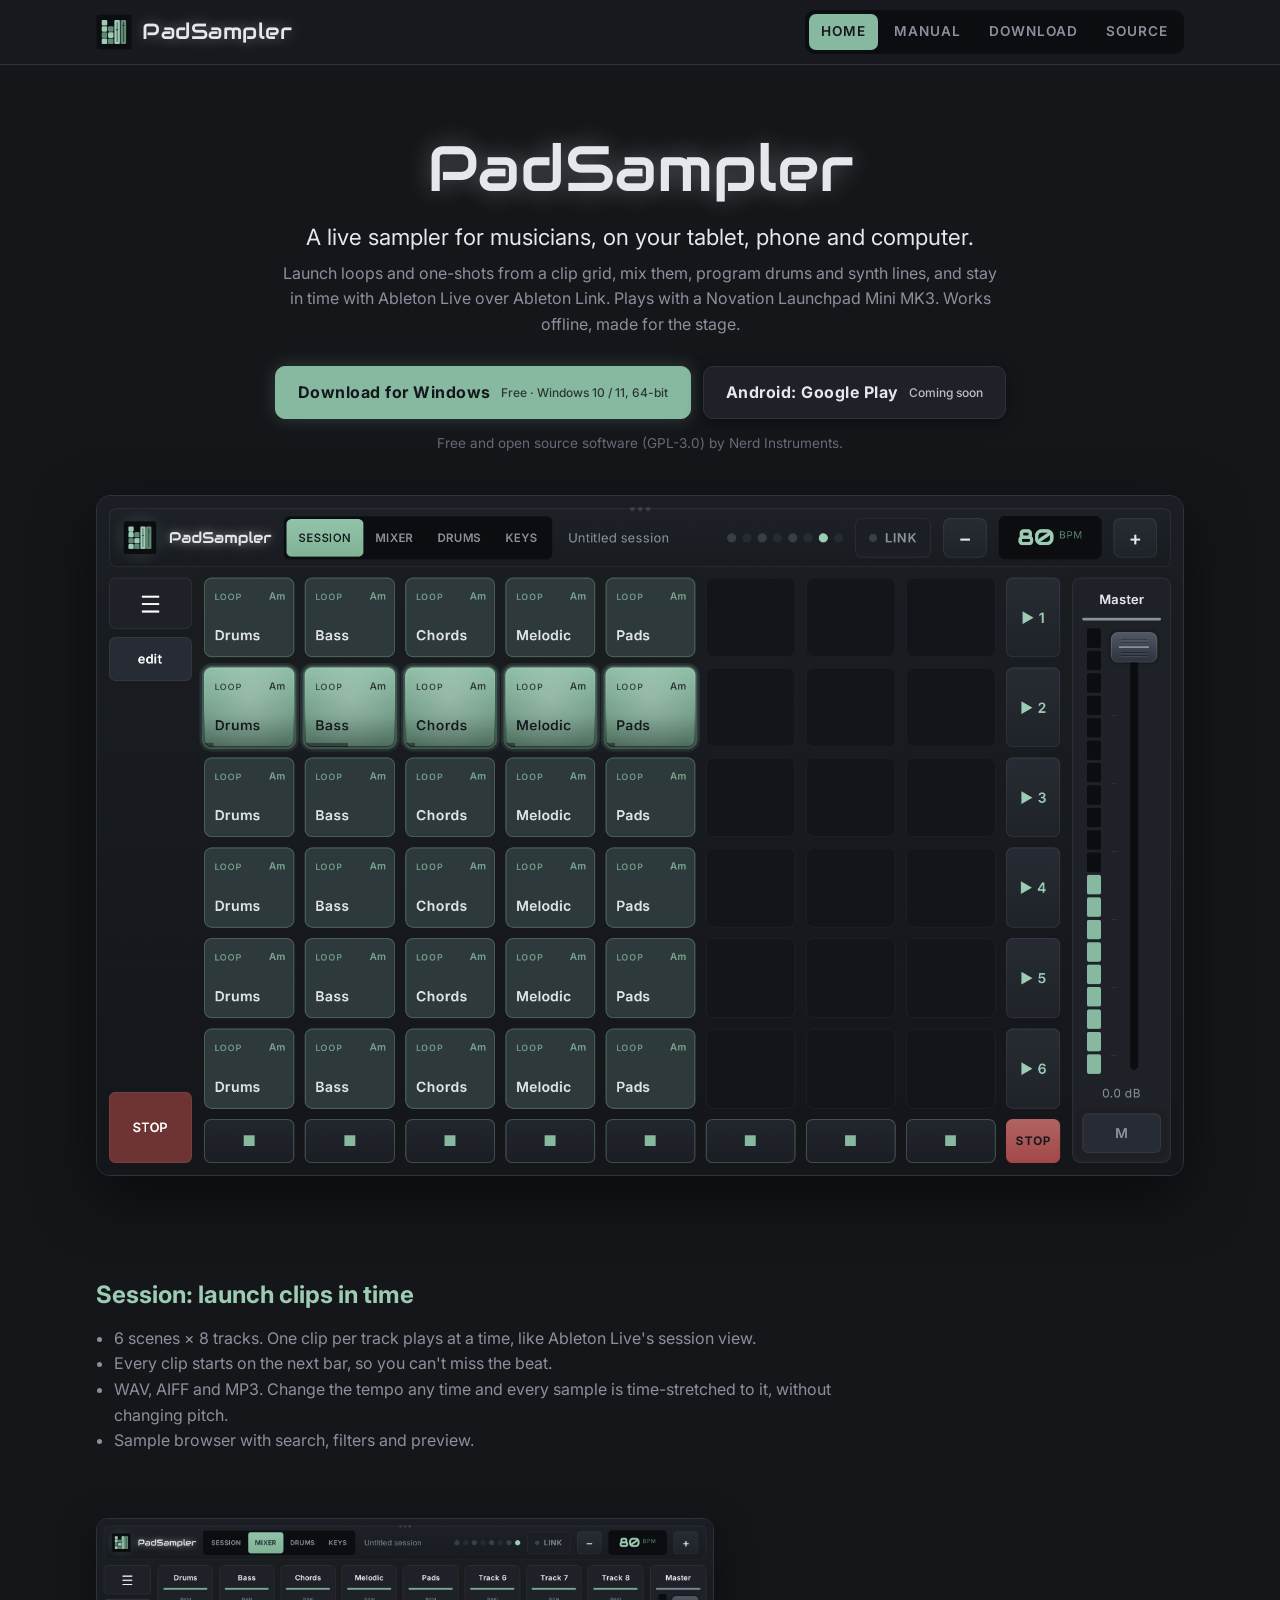
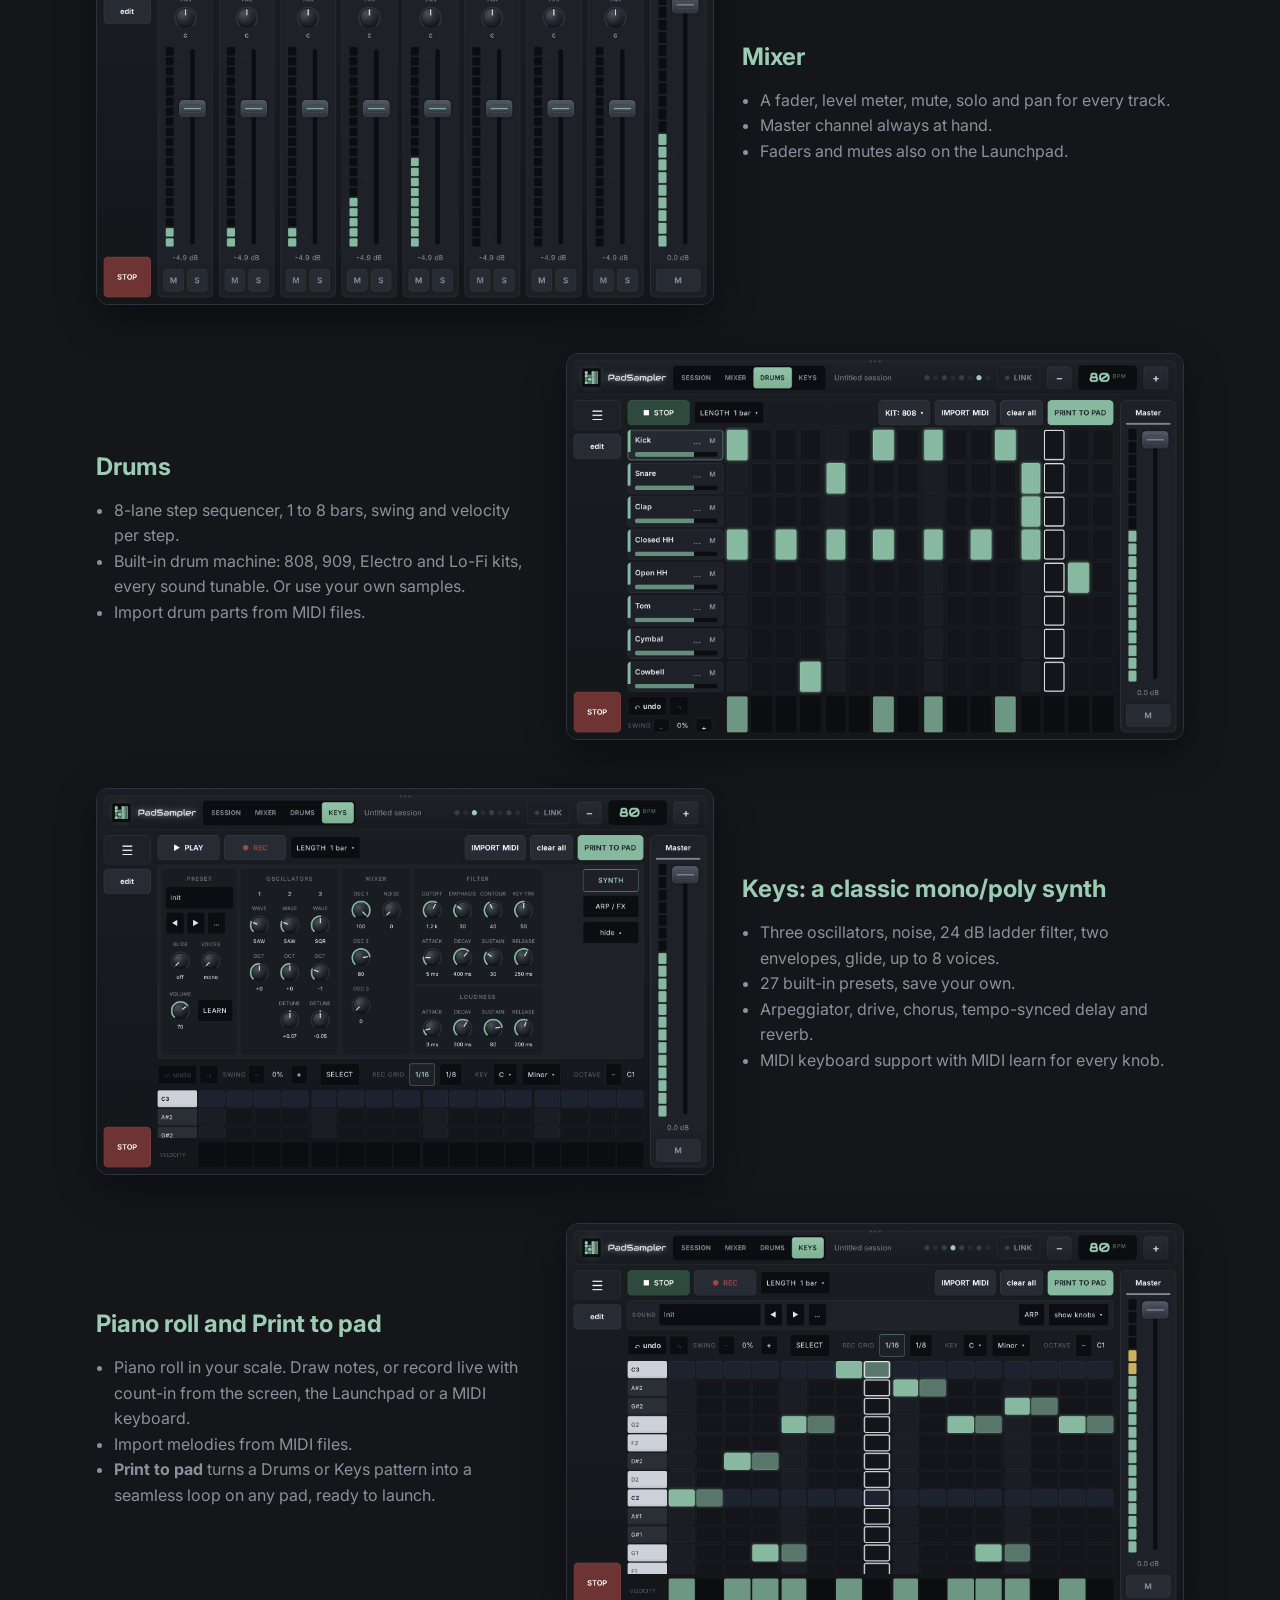
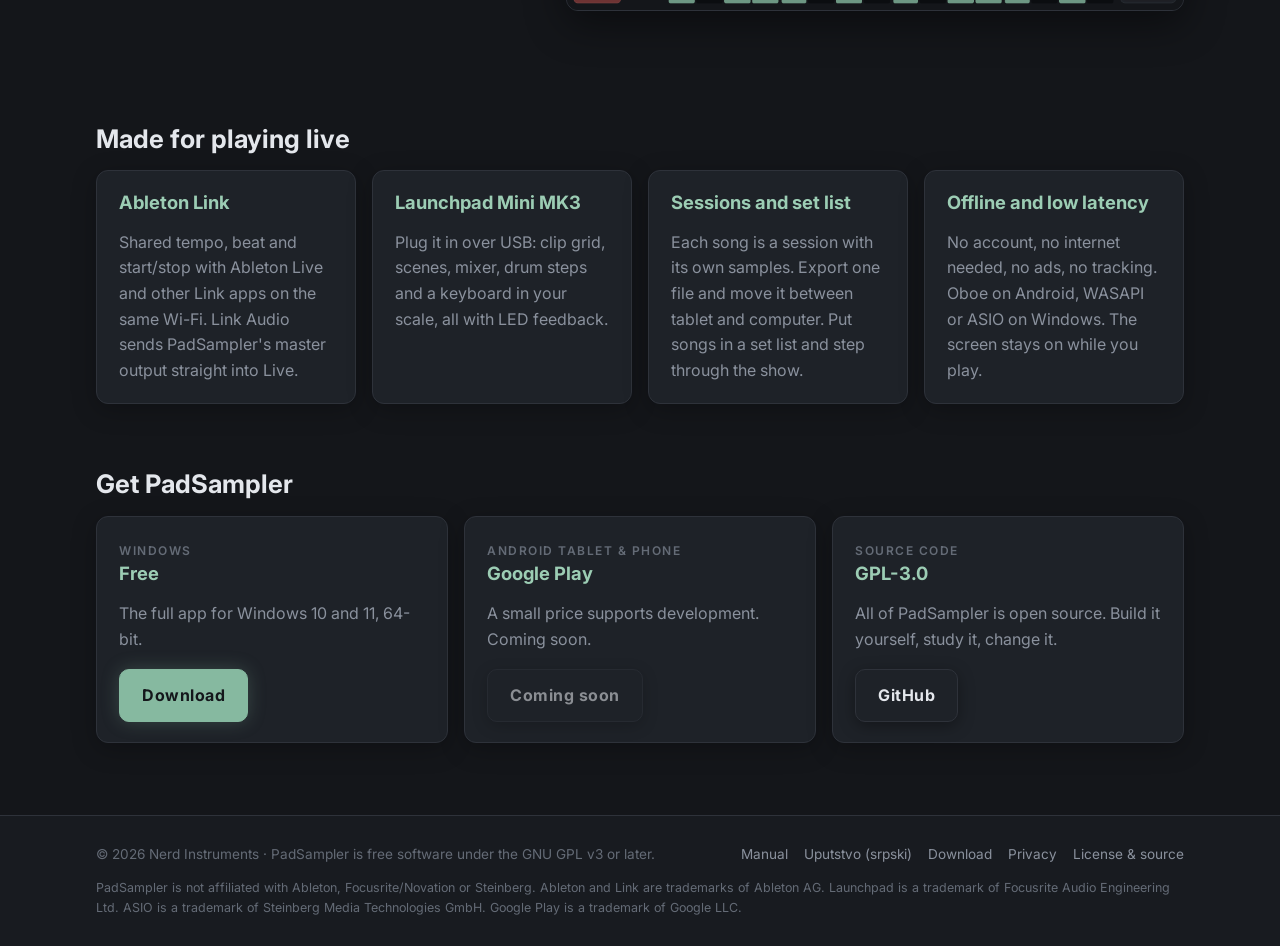
==== website/index.html @ 87bc4e49 "PadSampler 2.0.1 Live sampler for Android and Windows: clip launching, mixer, drums, Keys synth, Pri" ====
<!doctype html>
<html lang="en">
<head>
<meta charset="utf-8">
<meta name="viewport" content="width=device-width, initial-scale=1">
<title>PadSampler: live sampler for Android and Windows</title>
<meta name="description" content="PadSampler is a live sampler for Android tablets, phones and Windows: clip launching, mixer, drum machine, synth, Ableton Link and Launchpad support. Free for Windows, open source (GPL-3.0).">
<meta property="og:title" content="PadSampler: live sampler">
<meta property="og:description" content="Clip launching, mixer, drums, synth, Ableton Link and Launchpad support. Android and Windows.">
<meta property="og:image" content="https://nerd-instruments.net/images/session.png">
<meta property="og:url" content="https://nerd-instruments.net/">
<meta name="theme-color" content="#14161a">
<link rel="icon" href="logo.svg" type="image/svg+xml">
<link rel="stylesheet" href="style.css">
</head>
<body>
<header class="site-header">
  <div class="wrap">
    <a class="brand" href="./"><img src="logo.svg" alt=""><span>PadSampler</span></a>
    <nav class="nav">
      <a class="active" href="./">Home</a>
      <a href="manual.html">Manual</a>
      <a href="download.html">Download</a>
      <a href="license.html">Source</a>
    </nav>
  </div>
</header>

<main>
  <section class="hero">
    <div class="wrap">
      <h1>PadSampler</h1>
      <p class="tagline">A live sampler for musicians, on your tablet, phone and computer.</p>
      <p class="sub">Launch loops and one-shots from a clip grid, mix them, program drums and synth lines, and stay in time
        with Ableton Live over Ableton Link. Plays with a Novation Launchpad Mini MK3. Works offline, made for the stage.</p>
      <div class="btns">
        <a class="btn primary" href="download.html#windows">Download for Windows<small>Free · Windows 10 / 11, 64-bit</small></a>
        <a class="btn" href="download.html#android">Android: Google Play<small>Coming soon</small></a>
      </div>
      <p class="note">Free and open source software (GPL-3.0) by Nerd Instruments.</p>
      <img class="shot" src="images/session.png" width="1920" height="1200" alt="PadSampler session screen: a grid of clips with one scene playing">
    </div>
  </section>

  <section class="section">
    <div class="wrap">
      <div class="feature solo">
        <div class="text">
          <h3>Session: launch clips in time</h3>
          <ul>
            <li>6 scenes × 8 tracks. One clip per track plays at a time, like Ableton Live's session view.</li>
            <li>Every clip starts on the next bar, so you can't miss the beat.</li>
            <li>WAV, AIFF and MP3. Change the tempo any time and every sample is time-stretched to it, without changing pitch.</li>
            <li>Sample browser with search, filters and preview.</li>
          </ul>
        </div>
      </div>

      <div class="feature rev">
        <div class="text">
          <h3>Mixer</h3>
          <ul>
            <li>A fader, level meter, mute, solo and pan for every track.</li>
            <li>Master channel always at hand.</li>
            <li>Faders and mutes also on the Launchpad.</li>
          </ul>
        </div>
        <img src="images/mixer.png" width="1920" height="1200" loading="lazy" alt="Mixer screen">
      </div>

      <div class="feature">
        <div class="text">
          <h3>Drums</h3>
          <ul>
            <li>8-lane step sequencer, 1 to 8 bars, swing and velocity per step.</li>
            <li>Built-in drum machine: 808, 909, Electro and Lo-Fi kits, every sound tunable. Or use your own samples.</li>
            <li>Import drum parts from MIDI files.</li>
          </ul>
        </div>
        <img src="images/drums.png" width="1920" height="1200" loading="lazy" alt="Drums step sequencer">
      </div>

      <div class="feature rev">
        <div class="text">
          <h3>Keys: a classic mono/poly synth</h3>
          <ul>
            <li>Three oscillators, noise, 24 dB ladder filter, two envelopes, glide, up to 8 voices.</li>
            <li>27 built-in presets, save your own.</li>
            <li>Arpeggiator, drive, chorus, tempo-synced delay and reverb.</li>
            <li>MIDI keyboard support with MIDI learn for every knob.</li>
          </ul>
        </div>
        <img src="images/keys-synth.png" width="1920" height="1200" loading="lazy" alt="Keys synth panel">
      </div>

      <div class="feature">
        <div class="text">
          <h3>Piano roll and Print to pad</h3>
          <ul>
            <li>Piano roll in your scale. Draw notes, or record live with count-in from the screen, the Launchpad or a MIDI keyboard.</li>
            <li>Import melodies from MIDI files.</li>
            <li><b>Print to pad</b> turns a Drums or Keys pattern into a seamless loop on any pad, ready to launch.</li>
          </ul>
        </div>
        <img src="images/keys.png" width="1920" height="1200" loading="lazy" alt="Keys piano roll">
      </div>
    </div>
  </section>

  <section class="section">
    <div class="wrap">
      <h2>Made for playing live</h2>
      <div class="grid">
        <div class="panel">
          <h3>Ableton Link</h3>
          <p class="muted">Shared tempo, beat and start/stop with Ableton Live and other Link apps on the same Wi-Fi.
            Link Audio sends PadSampler's master output straight into Live.</p>
        </div>
        <div class="panel">
          <h3>Launchpad Mini MK3</h3>
          <p class="muted">Plug it in over USB: clip grid, scenes, mixer, drum steps and a keyboard in your scale, all with LED feedback.</p>
        </div>
        <div class="panel">
          <h3>Sessions and set list</h3>
          <p class="muted">Each song is a session with its own samples. Export one file and move it between tablet and computer.
            Put songs in a set list and step through the show.</p>
        </div>
        <div class="panel">
          <h3>Offline and low latency</h3>
          <p class="muted">No account, no internet needed, no ads, no tracking. Oboe on Android, WASAPI or ASIO on Windows.
            The screen stays on while you play.</p>
        </div>
      </div>
    </div>
  </section>

  <section class="section">
    <div class="wrap">
      <h2>Get PadSampler</h2>
      <div class="grid">
        <div class="panel">
          <span class="label">Windows</span>
          <h3>Free</h3>
          <p class="muted">The full app for Windows 10 and 11, 64-bit.</p>
          <a class="btn primary" href="download.html#windows">Download</a>
        </div>
        <div class="panel">
          <span class="label">Android tablet &amp; phone</span>
          <h3>Google Play</h3>
          <p class="muted">A small price supports development. Coming soon.</p>
          <a class="btn disabled" href="download.html#android">Coming soon</a>
        </div>
        <div class="panel">
          <span class="label">Source code</span>
          <h3>GPL-3.0</h3>
          <p class="muted">All of PadSampler is open source. Build it yourself, study it, change it.</p>
          <a class="btn" href="https://github.com/rasxxb-hash/padsampler">GitHub</a>
        </div>
      </div>
    </div>
  </section>
</main>

<footer class="site-footer">
  <div class="wrap">
    <p>© 2026 Nerd Instruments · PadSampler is free software under the GNU GPL v3 or later.</p>
    <nav>
      <a href="manual.html">Manual</a>
      <a href="uputstvo.html">Uputstvo (srpski)</a>
      <a href="download.html">Download</a>
      <a href="privacy.html">Privacy</a>
      <a href="license.html">License &amp; source</a>
    </nav>
    <p class="tm">PadSampler is not affiliated with Ableton, Focusrite/Novation or Steinberg. Ableton and Link are trademarks of Ableton AG.
      Launchpad is a trademark of Focusrite Audio Engineering Ltd. ASIO is a trademark of Steinberg Media Technologies GmbH.
      Google Play is a trademark of Google LLC.</p>
  </div>
</footer>
</body>
</html>
---- website/style.css ----
/* PadSampler website. Same look as the app: dark panels, mint accent, Audiowide + Inter. */
@font-face { font-family: "Audiowide"; src: url("fonts/Audiowide-Regular.ttf") format("truetype"); font-display: swap; }
@font-face { font-family: "Inter"; src: url("fonts/Inter-Variable.ttf") format("truetype"); font-weight: 100 900; font-display: swap; }

:root {
  --bg: #14161a;
  --bg-top: #1b1e24;
  --panel: #1e2228;
  --panel-2: #181b20;
  --border: #2e323a;
  --lcd: #0b0d10;
  --text: #e4e7ec;
  --dim: #8a919d;
  --faint: #646b76;
  --accent: #86b9a0;
  --accent-bright: #9ccdb4;
  --accent-dim: #5f8a76;
  --ink: #14171b;
  --red: #a34848;
  --yellow: #c9b35c;
  --radius: 10px;
  --max: 1120px;
}

* { box-sizing: border-box; }
html { scroll-behavior: smooth; -webkit-text-size-adjust: 100%; }
body {
  margin: 0;
  background: var(--bg);
  color: var(--text);
  font: 16px/1.6 "Inter", system-ui, -apple-system, "Segoe UI", Roboto, sans-serif;
}
img { max-width: 100%; height: auto; display: block; }
a { color: var(--accent-bright); text-decoration: none; }
a:hover { text-decoration: underline; }
code, kbd { font-family: ui-monospace, "Cascadia Mono", Consolas, monospace; font-size: .9em; }
code { background: var(--lcd); border: 1px solid var(--border); border-radius: 4px; padding: 1px 5px; }
kbd { background: var(--panel); border: 1px solid var(--border); border-bottom-width: 2px; border-radius: 4px; padding: 0 5px; }
h1, h2, h3 { line-height: 1.25; }
h2 { font-size: 1.6rem; margin: 2.2em 0 .6em; }
h3 { font-size: 1.15rem; margin: 1.8em 0 .4em; color: var(--accent-bright); }
.wrap { max-width: var(--max); margin: 0 auto; padding: 0 16px; }

/* ---------- header ---------- */
.site-header {
  position: sticky; top: 0; z-index: 10;
  background: rgba(24, 27, 32, .92);
  backdrop-filter: blur(8px);
  border-bottom: 1px solid var(--border);
}
.site-header .wrap { display: flex; align-items: center; gap: 16px; min-height: 64px; flex-wrap: wrap; }
.brand { display: flex; align-items: center; gap: 10px; color: var(--text); }
.brand:hover { text-decoration: none; }
.brand img { width: 36px; height: 36px; }
.brand span, .logo-text {
  font-family: "Audiowide", sans-serif; font-size: 1.35rem; letter-spacing: .5px;
  text-shadow: 0 0 14px rgba(255, 255, 255, .35);
}
.nav { display: flex; gap: 4px; margin-left: auto; flex-wrap: wrap; background: var(--lcd); padding: 4px; border-radius: 10px; }
.nav a {
  color: var(--dim); font-weight: 600; font-size: .85rem; letter-spacing: 1px; text-transform: uppercase;
  padding: 7px 12px; border-radius: 7px;
}
.nav a:hover { color: var(--text); text-decoration: none; }
.nav a.active { background: var(--accent); color: var(--ink); }

/* ---------- buttons ---------- */
.btn {
  display: inline-flex; align-items: center; gap: 10px;
  padding: 13px 22px; border-radius: var(--radius);
  font-weight: 700; letter-spacing: .5px;
  background: var(--panel); color: var(--text); border: 1px solid var(--border);
  box-shadow: 0 4px 16px rgba(0, 0, 0, .35);
}
.btn:hover { text-decoration: none; border-color: var(--accent-dim); }
.btn.primary { background: var(--accent); color: var(--ink); border-color: var(--accent); box-shadow: 0 0 18px rgba(134, 185, 160, .25); }
.btn.primary:hover { background: var(--accent-bright); }
.btn.disabled { opacity: .55; pointer-events: none; }
.btn small { display: block; font-weight: 500; font-size: .75rem; letter-spacing: 0; opacity: .8; }
.btns { display: flex; gap: 12px; flex-wrap: wrap; }

/* ---------- hero ---------- */
.hero { padding: 64px 0 24px; text-align: center; }
.hero h1 { font-family: "Audiowide", sans-serif; font-weight: 400; font-size: clamp(2.2rem, 7vw, 4rem); margin: 0; text-shadow: 0 0 24px rgba(255, 255, 255, .3); }
.hero .tagline { font-size: clamp(1.1rem, 2.6vw, 1.4rem); color: var(--text); margin: 10px auto 6px; max-width: 760px; }
.hero .sub { color: var(--dim); max-width: 720px; margin: 0 auto 28px; }
.hero .btns { justify-content: center; }
.hero .note { color: var(--faint); font-size: .85rem; margin-top: 14px; }
.shot {
  margin: 40px auto 0; border-radius: 14px; overflow: hidden;
  border: 1px solid var(--border); box-shadow: 0 20px 60px rgba(0, 0, 0, .55);
}

/* ---------- panels / grid ---------- */
.section { padding: 32px 0; }
.section > .wrap > h2:first-child { margin-top: 0; }
.lead { color: var(--dim); max-width: 760px; }
.grid { display: grid; gap: 16px; grid-template-columns: repeat(auto-fit, minmax(260px, 1fr)); }
.panel {
  background: var(--panel); border: 1px solid var(--border); border-radius: 12px;
  padding: 20px 22px; box-shadow: 0 6px 24px rgba(0, 0, 0, .25);
}
.panel h3 { margin-top: 0; }
.panel p:last-child, .panel ul:last-child { margin-bottom: 0; }
.panel ul { padding-left: 1.1em; color: var(--dim); }
.panel li { margin: .25em 0; }
.label { font-size: .75rem; letter-spacing: 1.5px; color: var(--faint); font-weight: 600; text-transform: uppercase; }

.feature { display: grid; gap: 28px; align-items: center; grid-template-columns: 1fr 1.4fr; margin: 48px 0; }
.feature.rev { grid-template-columns: 1.4fr 1fr; }
.feature.rev .text { order: 2; }
.feature img { border-radius: 12px; border: 1px solid var(--border); box-shadow: 0 12px 40px rgba(0, 0, 0, .45); }
.feature h3 { margin-top: 0; font-size: 1.5rem; }
.feature ul { color: var(--dim); padding-left: 1.1em; }
@media (max-width: 820px) {
  .feature, .feature.rev { grid-template-columns: 1fr; }
  .feature.rev .text { order: 0; }
}

/* ---------- docs (manual) ---------- */
.docs { display: grid; grid-template-columns: 240px 1fr; gap: 40px; padding-top: 32px; padding-bottom: 64px; }
.toc { position: sticky; top: 84px; align-self: start; max-height: calc(100vh - 100px); overflow: auto; font-size: .9rem; }
.toc ol { list-style: none; padding: 0; margin: 0; }
.toc a { display: block; color: var(--dim); padding: 4px 10px; border-left: 2px solid var(--border); }
.toc a:hover { color: var(--text); border-left-color: var(--accent); text-decoration: none; }
.toc .lang { margin-top: 18px; padding-left: 12px; }
.doc { min-width: 0; }
.doc h1 { font-size: 2.2rem; margin: 0 0 .2em; }
.doc h2 { padding-top: 12px; border-top: 1px solid var(--border); scroll-margin-top: 80px; }
.doc h3 { scroll-margin-top: 80px; }
.doc ul, .doc ol { padding-left: 1.3em; }
.doc li { margin: .3em 0; }
.doc figure { margin: 20px 0; }
.doc figure img { border-radius: 10px; border: 1px solid var(--border); }
.doc figcaption { color: var(--faint); font-size: .85rem; margin-top: 6px; }
.tip { border-left: 3px solid var(--accent); background: var(--panel-2); padding: 12px 16px; border-radius: 0 8px 8px 0; margin: 16px 0; }
.warn { border-left-color: var(--yellow); }
.table-wrap { overflow-x: auto; }
table { border-collapse: collapse; width: 100%; margin: 14px 0; font-size: .95rem; }
th, td { text-align: left; padding: 8px 12px; border-bottom: 1px solid var(--border); vertical-align: top; }
th { color: var(--faint); font-size: .75rem; letter-spacing: 1px; text-transform: uppercase; }
@media (max-width: 860px) {
  .docs { grid-template-columns: 1fr; gap: 16px; }
  .toc { position: static; max-height: none; background: var(--panel); border: 1px solid var(--border); border-radius: 12px; padding: 14px; }
}

/* ---------- plain pages ---------- */
.page { padding-top: 40px; padding-bottom: 64px; max-width: 820px; }
.page h1 { font-size: 2.2rem; margin: 0 0 .3em; }
.muted { color: var(--dim); }
pre { background: var(--lcd); border: 1px solid var(--border); border-radius: 8px; padding: 12px 14px; overflow-x: auto; }
pre code { background: none; border: 0; padding: 0; }

/* ---------- footer ---------- */
.site-footer { border-top: 1px solid var(--border); background: var(--panel-2); color: var(--faint); font-size: .85rem; padding: 28px 0; margin-top: 40px; }
.site-footer .wrap { display: flex; gap: 12px 24px; flex-wrap: wrap; justify-content: space-between; }
.site-footer a { color: var(--dim); }
.site-footer nav { display: flex; gap: 16px; flex-wrap: wrap; }
.site-footer p { margin: 0; }
.site-footer .tm { flex-basis: 100%; font-size: .78rem; }

/* ---------- narrow screens (phones) ---------- */
.btn { flex-wrap: wrap; max-width: 100%; }
.feature.solo { grid-template-columns: 1fr; max-width: 760px; }
@media (max-width: 600px) {
  .site-header .wrap { gap: 8px; padding-top: 8px; padding-bottom: 8px; }
  .nav { margin-left: 0; width: 100%; flex-wrap: nowrap; overflow-x: auto; justify-content: space-between; }
  .nav a { padding: 7px 10px; font-size: .8rem; white-space: nowrap; }
  .hero { padding-top: 36px; }
  .hero .btns .btn { width: 100%; justify-content: center; text-align: center; }
  .shot { margin-top: 28px; border-radius: 8px; }
  h2 { font-size: 1.35rem; }
  .doc h1, .page h1 { font-size: 1.7rem; }
}
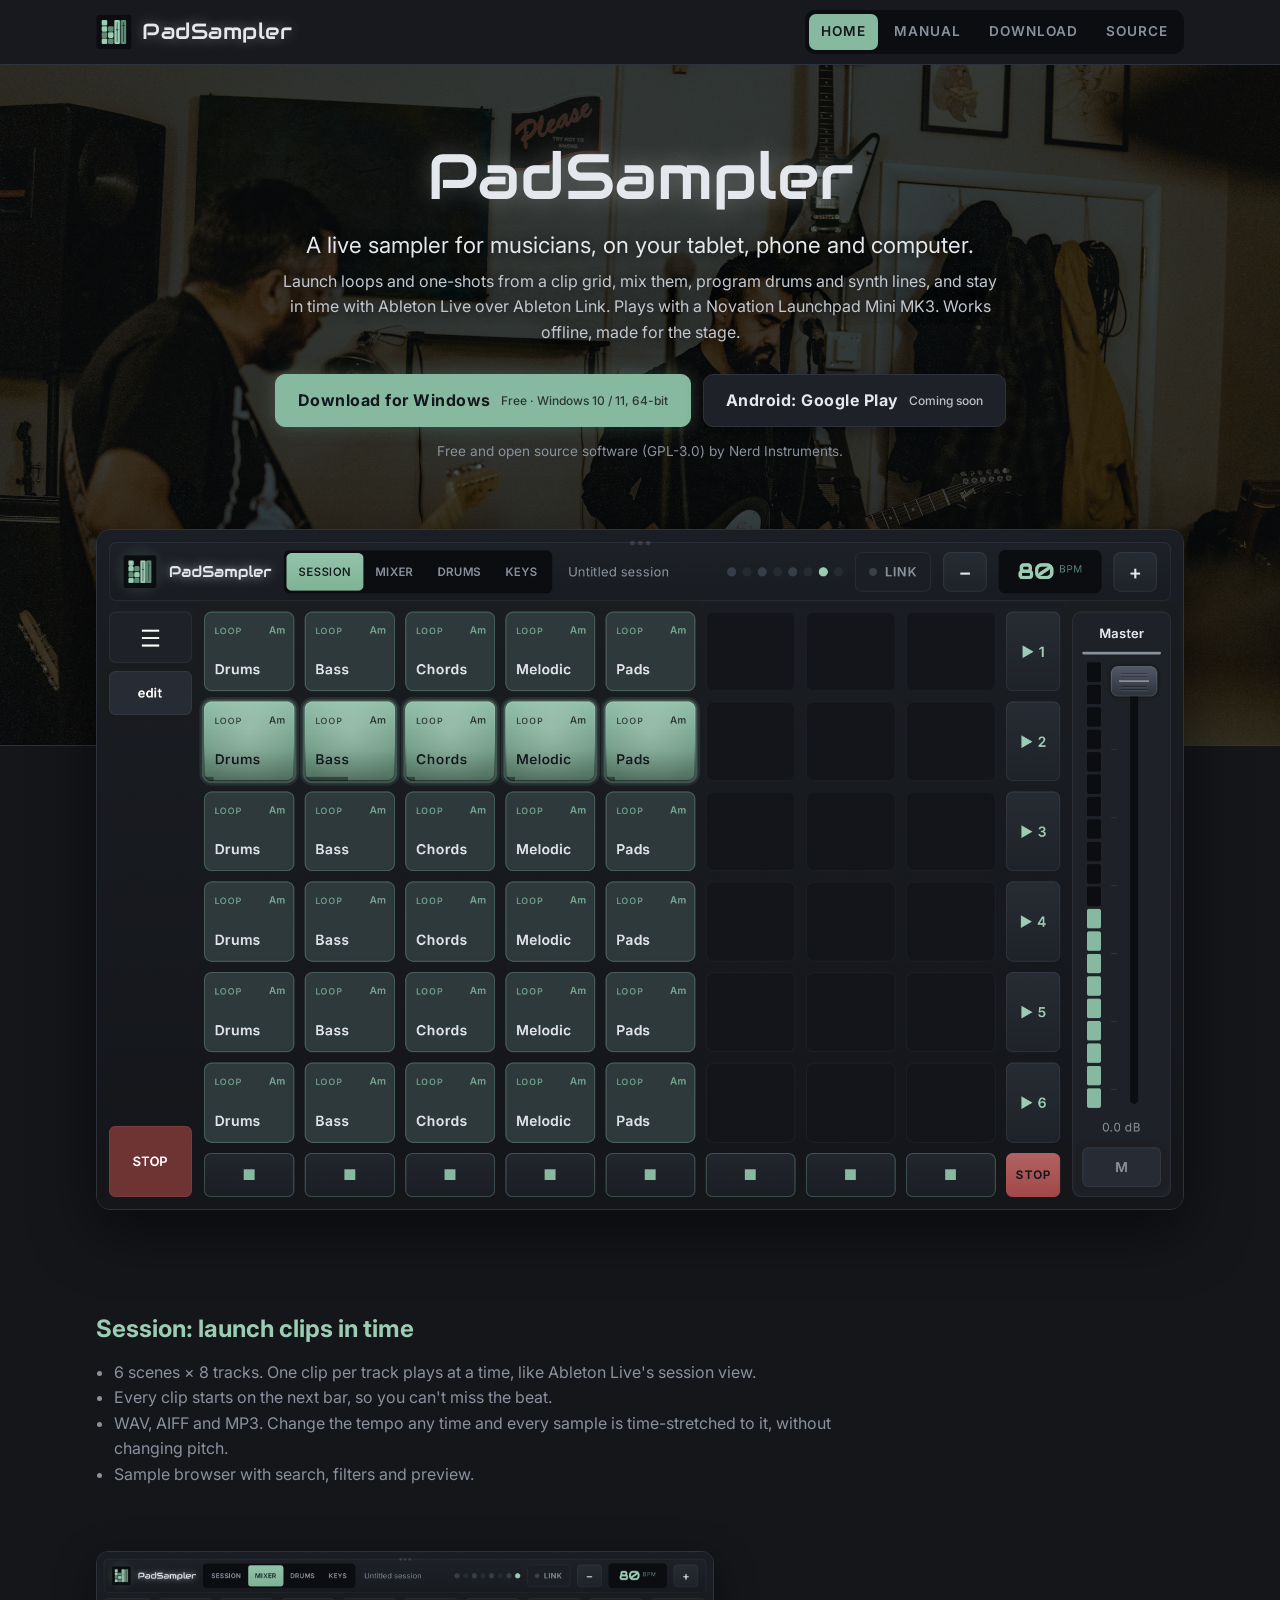
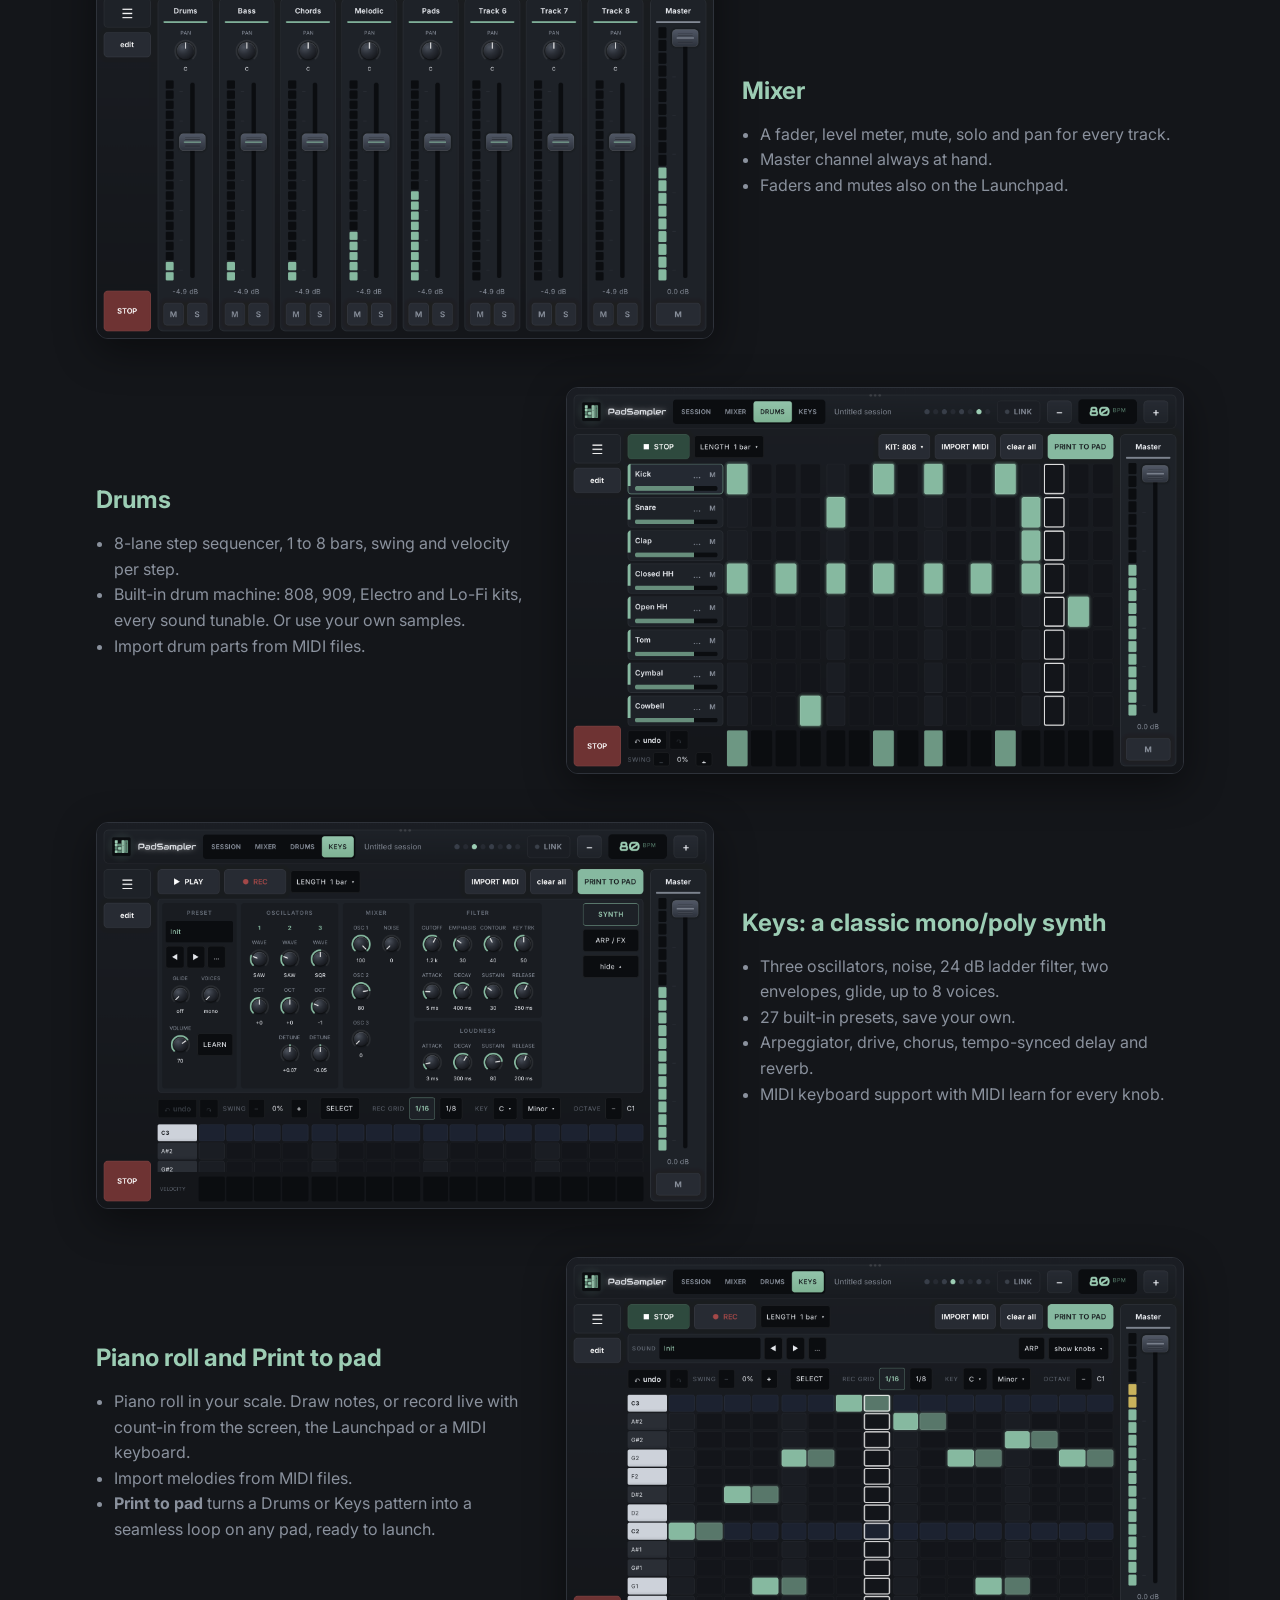
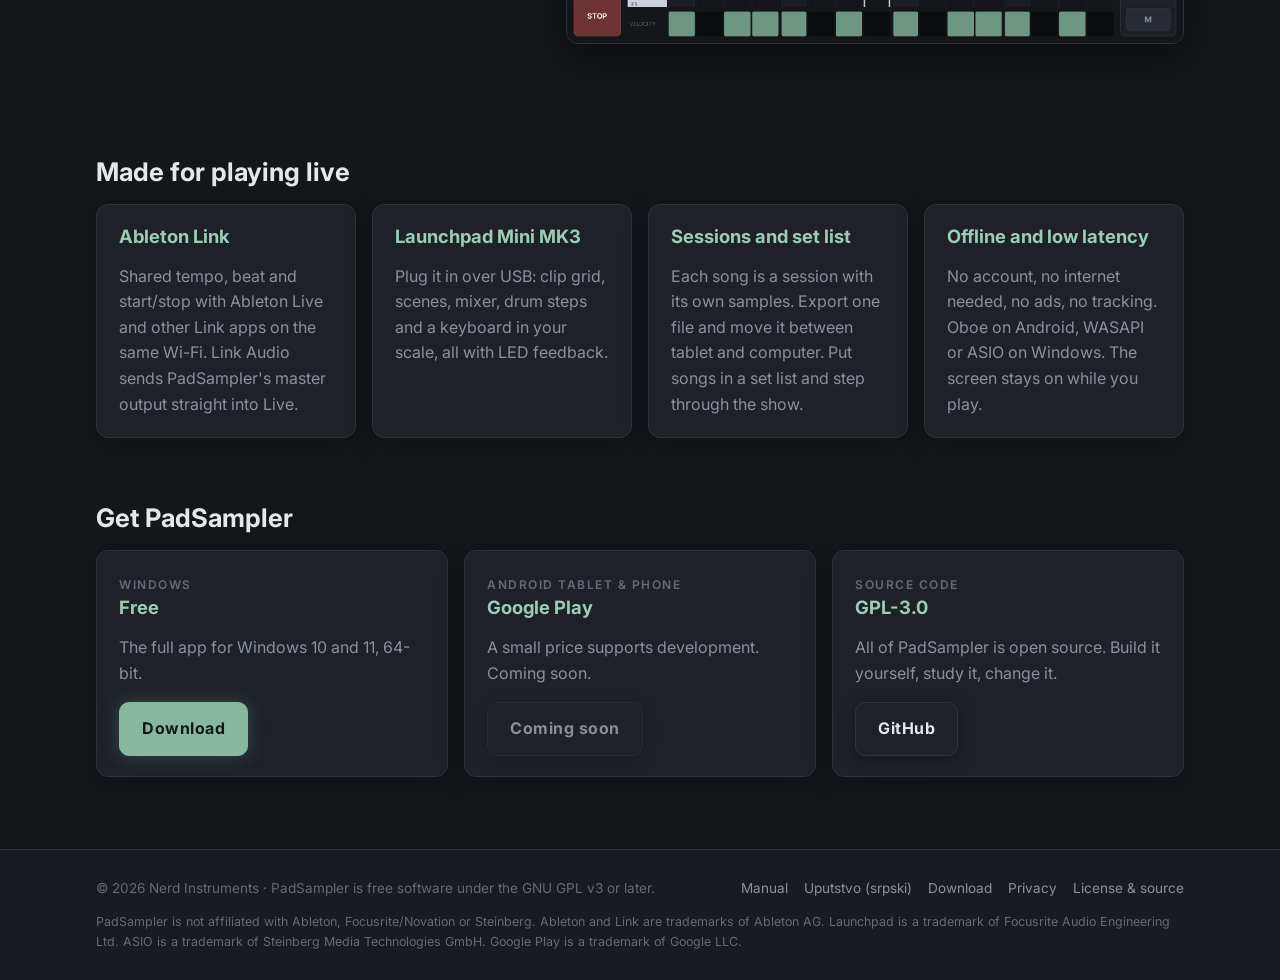
==== commit b672c782: "Website: rehearsal room photo behind the home page header Photo by Karl Solano on Unsplash (Unsplash" ====
--- a/website/index.html
+++ b/website/index.html
@@ -28,6 +28,7 @@
 
 <main>
   <section class="hero">
+    <div class="hero-photo">
     <div class="wrap">
       <h1>PadSampler</h1>
       <p class="tagline">A live sampler for musicians, on your tablet, phone and computer.</p>
@@ -38,6 +39,9 @@
         <a class="btn" href="download.html#android">Android: Google Play<small>Coming soon</small></a>
       </div>
       <p class="note">Free and open source software (GPL-3.0) by Nerd Instruments.</p>
+    </div>
+    </div>
+    <div class="wrap">
       <img class="shot" src="images/session.png" width="1920" height="1200" alt="PadSampler session screen: a grid of clips with one scene playing">
     </div>
   </section>
--- a/website/style.css
+++ b/website/style.css
@@ -80,7 +80,7 @@
 .btns { display: flex; gap: 12px; flex-wrap: wrap; }
 
 /* ---------- hero ---------- */
-.hero { padding: 64px 0 24px; text-align: center; }
+.hero { text-align: center; }
 .hero h1 { font-family: "Audiowide", sans-serif; font-weight: 400; font-size: clamp(2.2rem, 7vw, 4rem); margin: 0; text-shadow: 0 0 24px rgba(255, 255, 255, .3); }
 .hero .tagline { font-size: clamp(1.1rem, 2.6vw, 1.4rem); color: var(--text); margin: 10px auto 6px; max-width: 760px; }
 .hero .sub { color: var(--dim); max-width: 720px; margin: 0 auto 28px; }
@@ -172,3 +172,19 @@
   h2 { font-size: 1.35rem; }
   .doc h1, .page h1 { font-size: 1.7rem; }
 }
+
+/* ---------- hero photo (rehearsal room) edge to edge; the app screenshot overlaps its lower edge ---------- */
+.hero { padding: 0 0 24px; }
+.hero-photo {
+  position: relative;
+  background: #0b0d10 url("images/rehearsal.jpg") center 35% / cover no-repeat;
+  padding: 72px 0 clamp(110px, 21vw, 290px);
+  border-bottom: 1px solid var(--border);
+}
+.hero-photo::before { content: ""; position: absolute; inset: 0; background: rgba(11, 13, 16, .64); }
+.hero-photo .wrap { position: relative; }
+.hero-photo .sub { color: #c3c8d0; }
+.hero-photo .note { color: var(--dim); }
+.hero-photo .tagline, .hero-photo .sub { text-shadow: 0 1px 12px rgba(0, 0, 0, .7); }
+.hero .shot { position: relative; margin-top: calc(-1 * clamp(80px, 17vw, 240px)); }
+@media (max-width: 600px) { .hero-photo { padding-top: 40px; } }
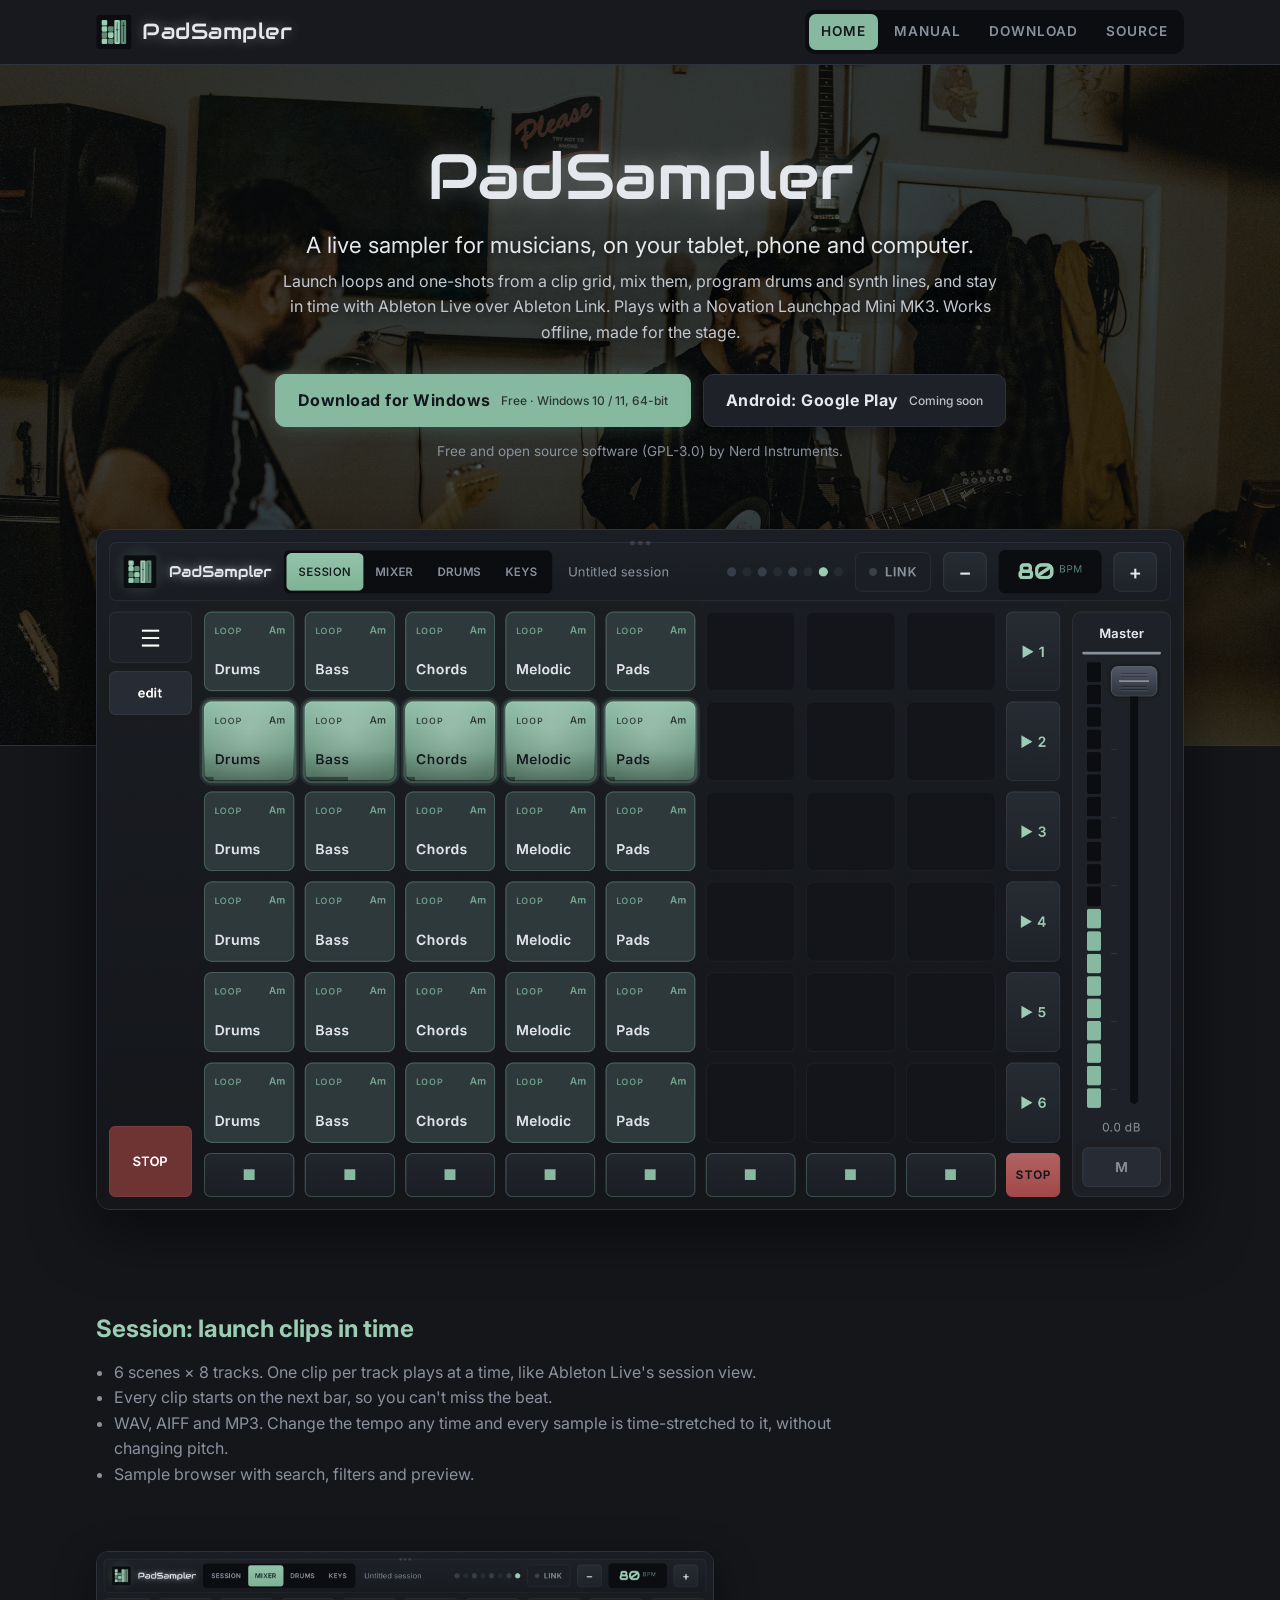
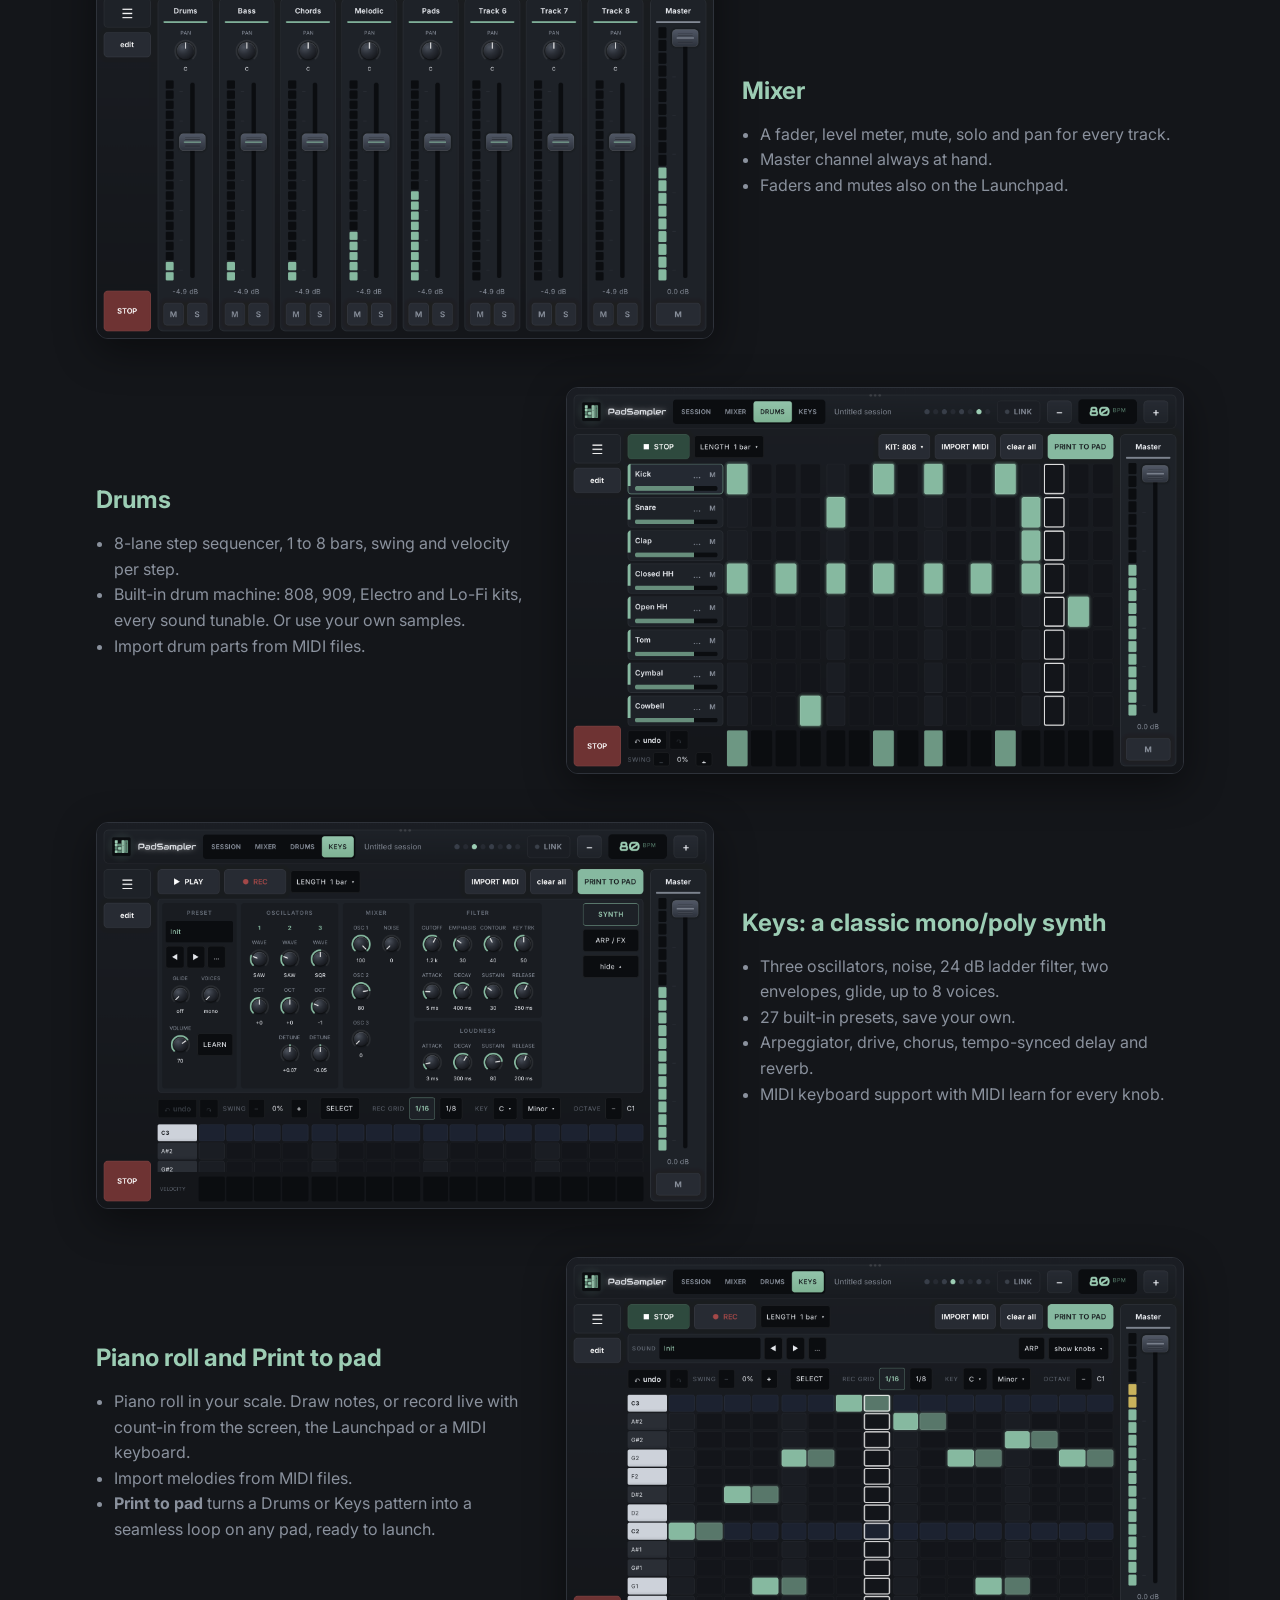
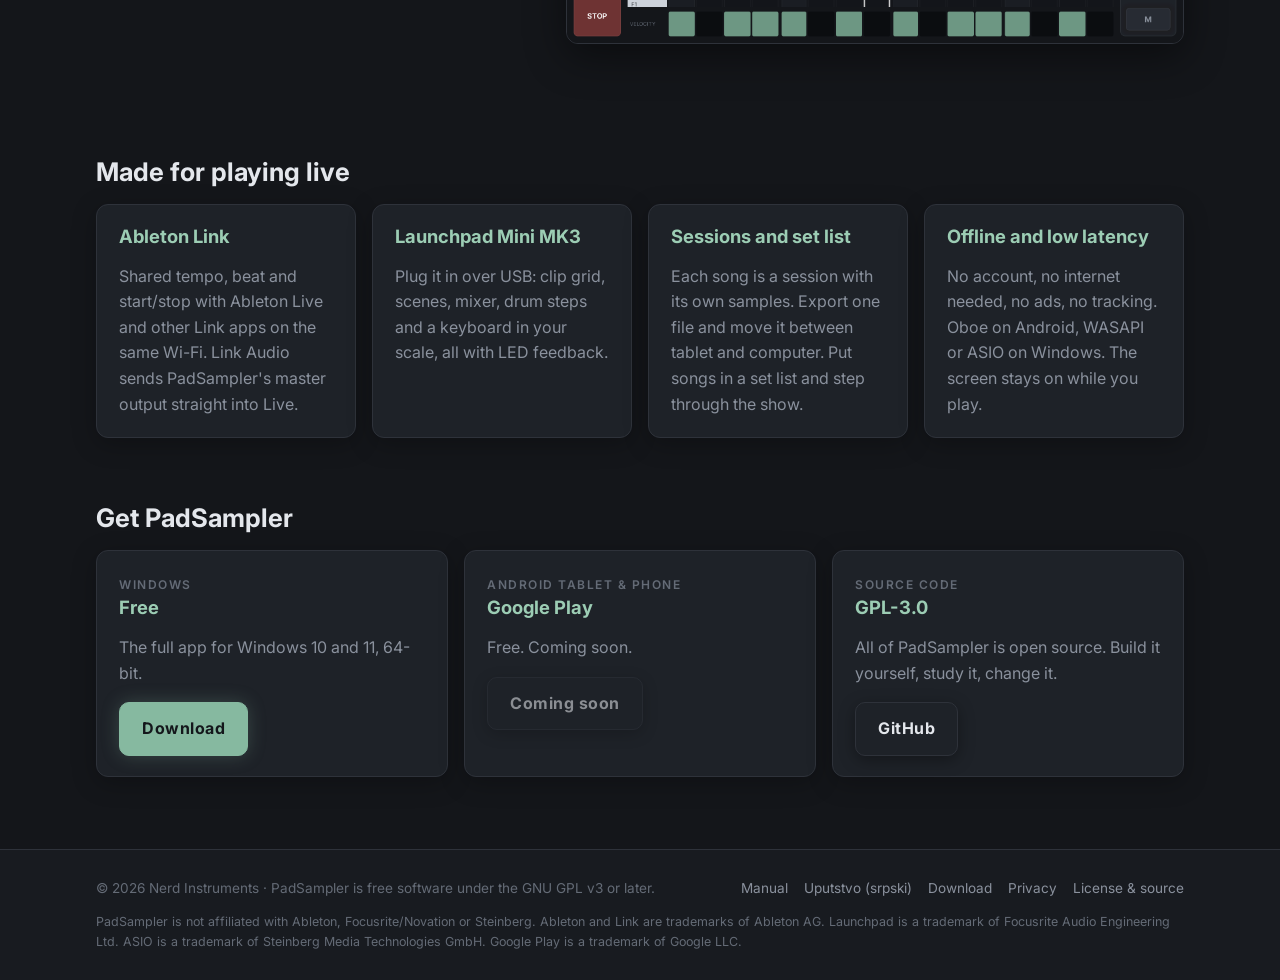
==== commit 54da68a5: "Website: Android version is free Co-Authored-By: Claude Opus 5.5 <noreply@anthropic.com>" ====
--- a/website/index.html
+++ b/website/index.html
@@ -4,7 +4,7 @@
 <meta charset="utf-8">
 <meta name="viewport" content="width=device-width, initial-scale=1">
 <title>PadSampler: live sampler for Android and Windows</title>
-<meta name="description" content="PadSampler is a live sampler for Android tablets, phones and Windows: clip launching, mixer, drum machine, synth, Ableton Link and Launchpad support. Free for Windows, open source (GPL-3.0).">
+<meta name="description" content="PadSampler is a live sampler for Android tablets, phones and Windows: clip launching, mixer, drum machine, synth, Ableton Link and Launchpad support. Free for Windows and Android, open source (GPL-3.0).">
 <meta property="og:title" content="PadSampler: live sampler">
 <meta property="og:description" content="Clip launching, mixer, drums, synth, Ableton Link and Launchpad support. Android and Windows.">
 <meta property="og:image" content="https://nerd-instruments.net/images/session.png">
@@ -151,7 +151,7 @@
         <div class="panel">
           <span class="label">Android tablet &amp; phone</span>
           <h3>Google Play</h3>
-          <p class="muted">A small price supports development. Coming soon.</p>
+          <p class="muted">Free. Coming soon.</p>
           <a class="btn disabled" href="download.html#android">Coming soon</a>
         </div>
         <div class="panel">
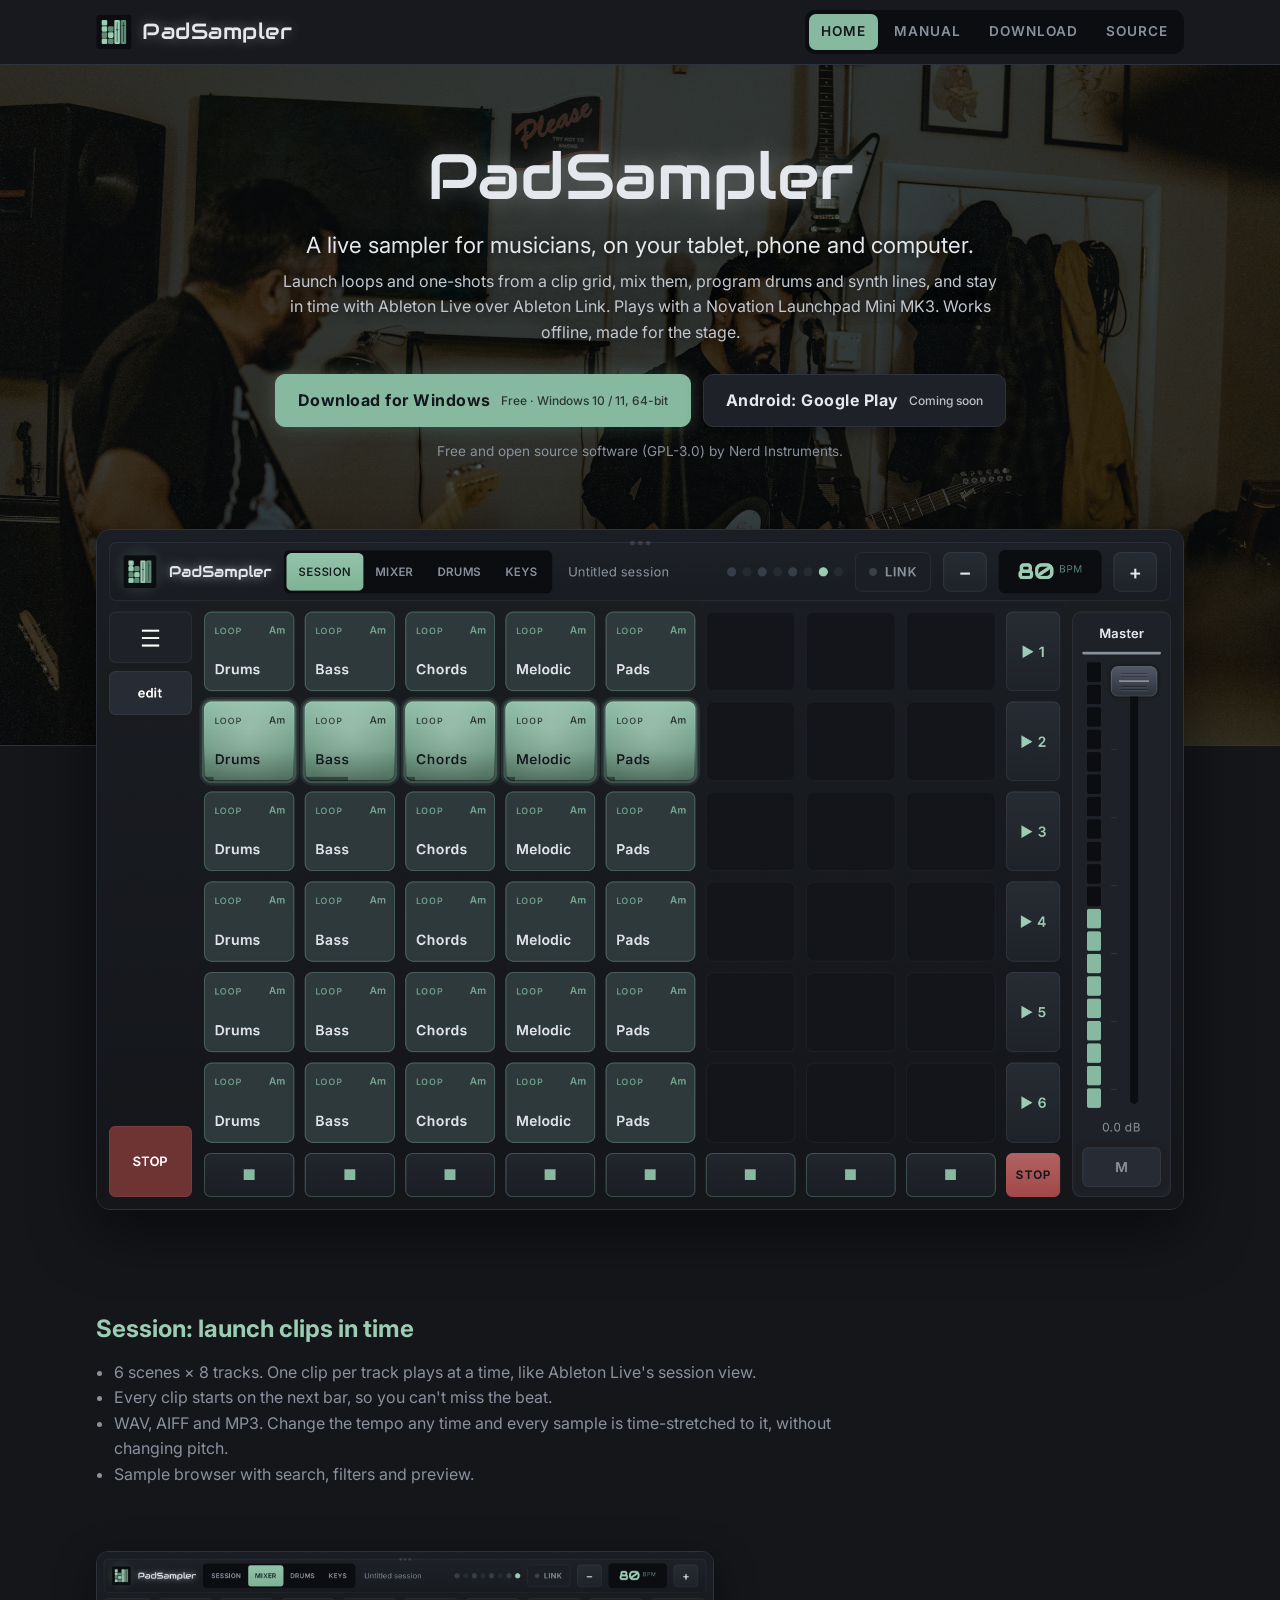
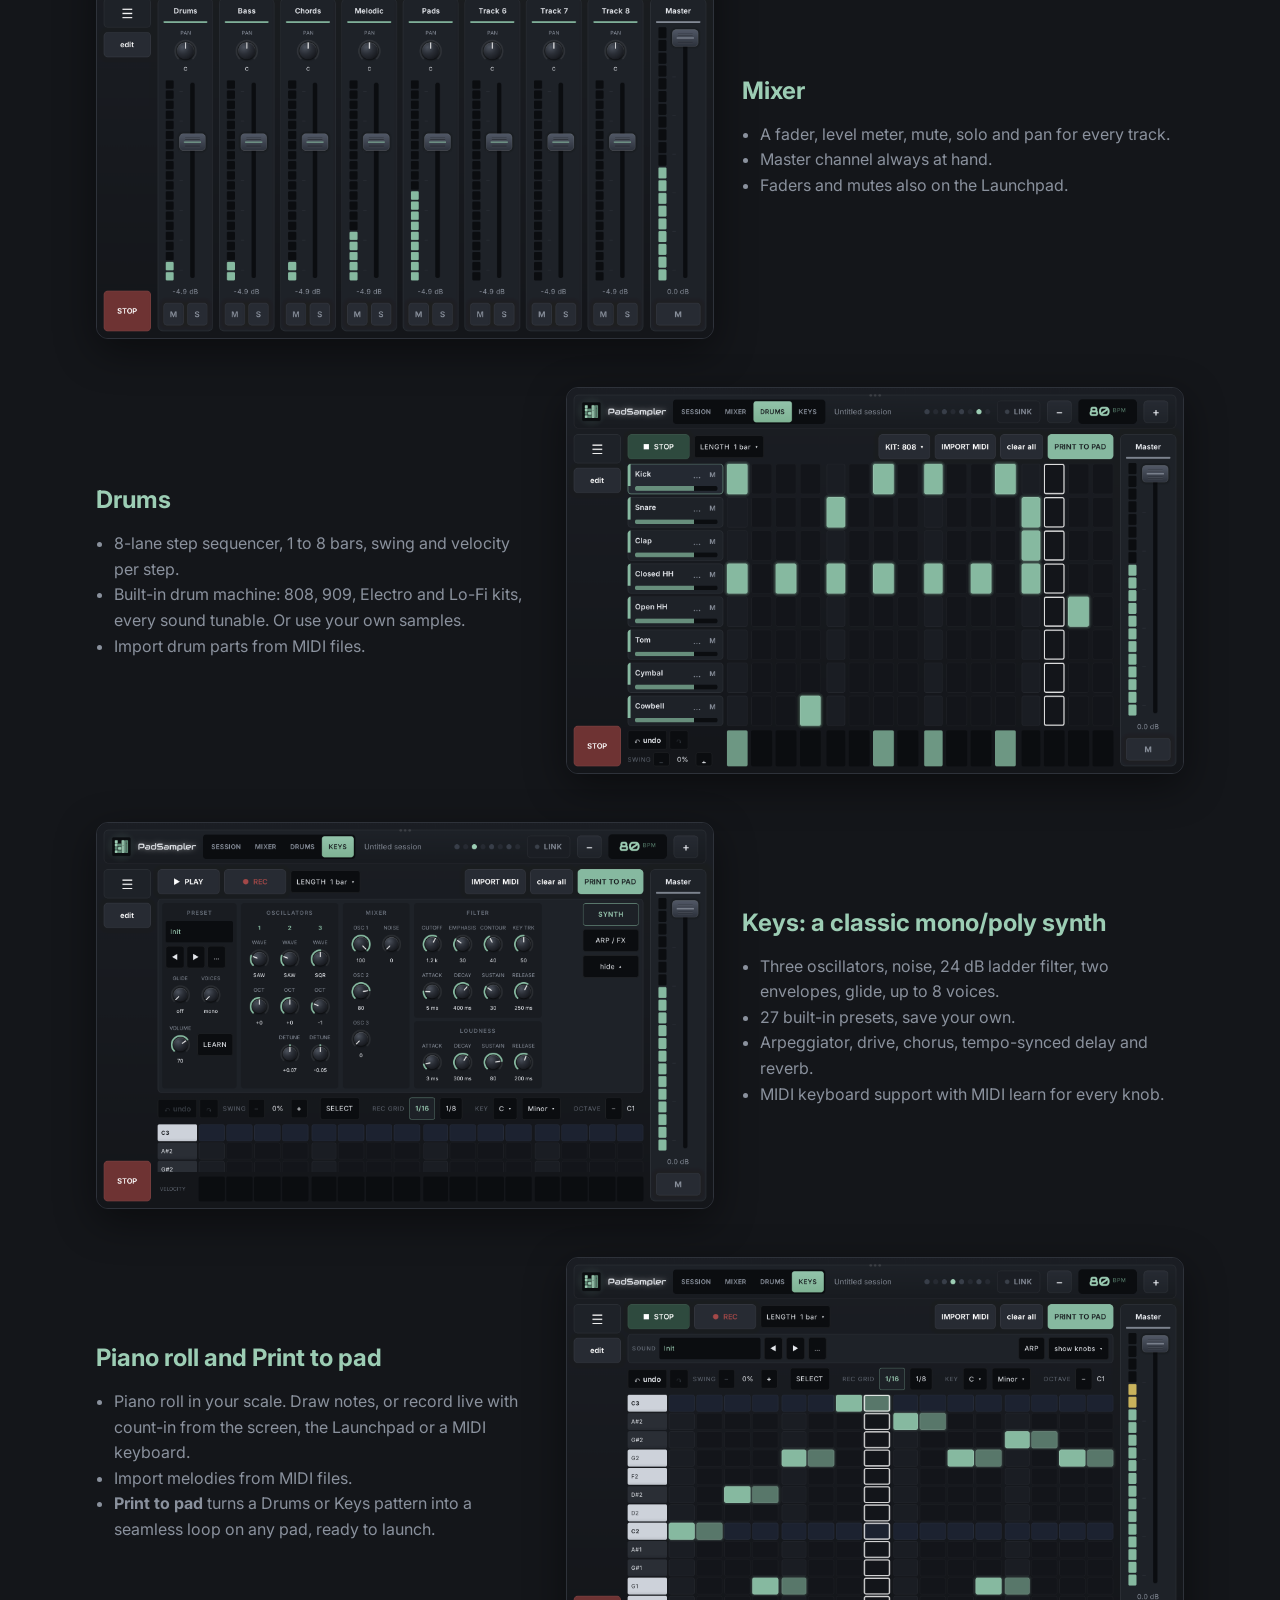
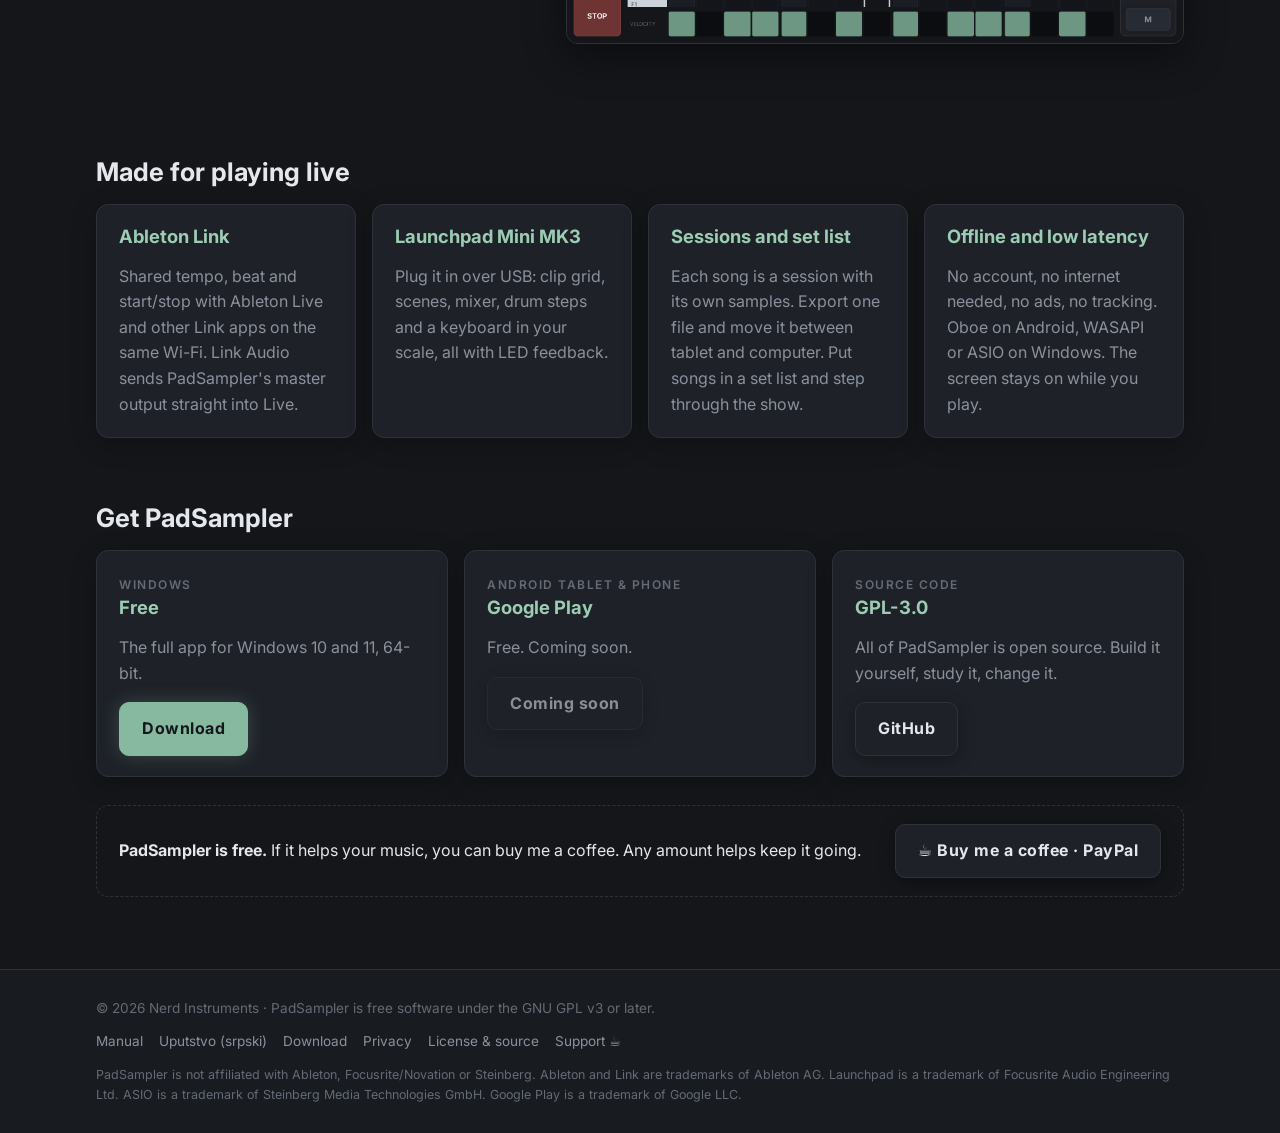
==== commit b5794465: "Website: support development via PayPal Co-Authored-By: Claude Opus 5.5 <noreply@anthropic.com>" ====
--- a/website/index.html
+++ b/website/index.html
@@ -161,6 +161,10 @@
           <a class="btn" href="https://github.com/rasxxb-hash/padsampler">GitHub</a>
         </div>
       </div>
+      <div class="support" id="support">
+        <p><b>PadSampler is free.</b> If it helps your music, you can buy me a coffee. Any amount helps keep it going.</p>
+        <a class="btn" href="https://www.paypal.com/cgi-bin/webscr?cmd=_xclick&amp;business=rasxxb%40gmail.com&amp;item_name=Coffee+for+PadSampler+development&amp;currency_code=USD">☕ Buy me a coffee · PayPal</a>
+      </div>
     </div>
   </section>
 </main>
@@ -174,6 +178,7 @@
       <a href="download.html">Download</a>
       <a href="privacy.html">Privacy</a>
       <a href="license.html">License &amp; source</a>
+      <a href="https://www.paypal.com/cgi-bin/webscr?cmd=_xclick&amp;business=rasxxb%40gmail.com&amp;item_name=Coffee+for+PadSampler+development&amp;currency_code=USD">Support ☕</a>
     </nav>
     <p class="tm">PadSampler is not affiliated with Ableton, Focusrite/Novation or Steinberg. Ableton and Link are trademarks of Ableton AG.
       Launchpad is a trademark of Focusrite Audio Engineering Ltd. ASIO is a trademark of Steinberg Media Technologies GmbH.
--- a/website/style.css
+++ b/website/style.css
@@ -188,3 +188,10 @@
 .hero-photo .tagline, .hero-photo .sub { text-shadow: 0 1px 12px rgba(0, 0, 0, .7); }
 .hero .shot { position: relative; margin-top: calc(-1 * clamp(80px, 17vw, 240px)); }
 @media (max-width: 600px) { .hero-photo { padding-top: 40px; } }
+
+/* ---------- support (PayPal) ---------- */
+.support {
+  margin-top: 28px; padding: 18px 22px; border: 1px dashed var(--border); border-radius: 12px;
+  display: flex; align-items: center; justify-content: space-between; gap: 16px; flex-wrap: wrap;
+}
+.support p { margin: 0; flex: 1 1 280px; }
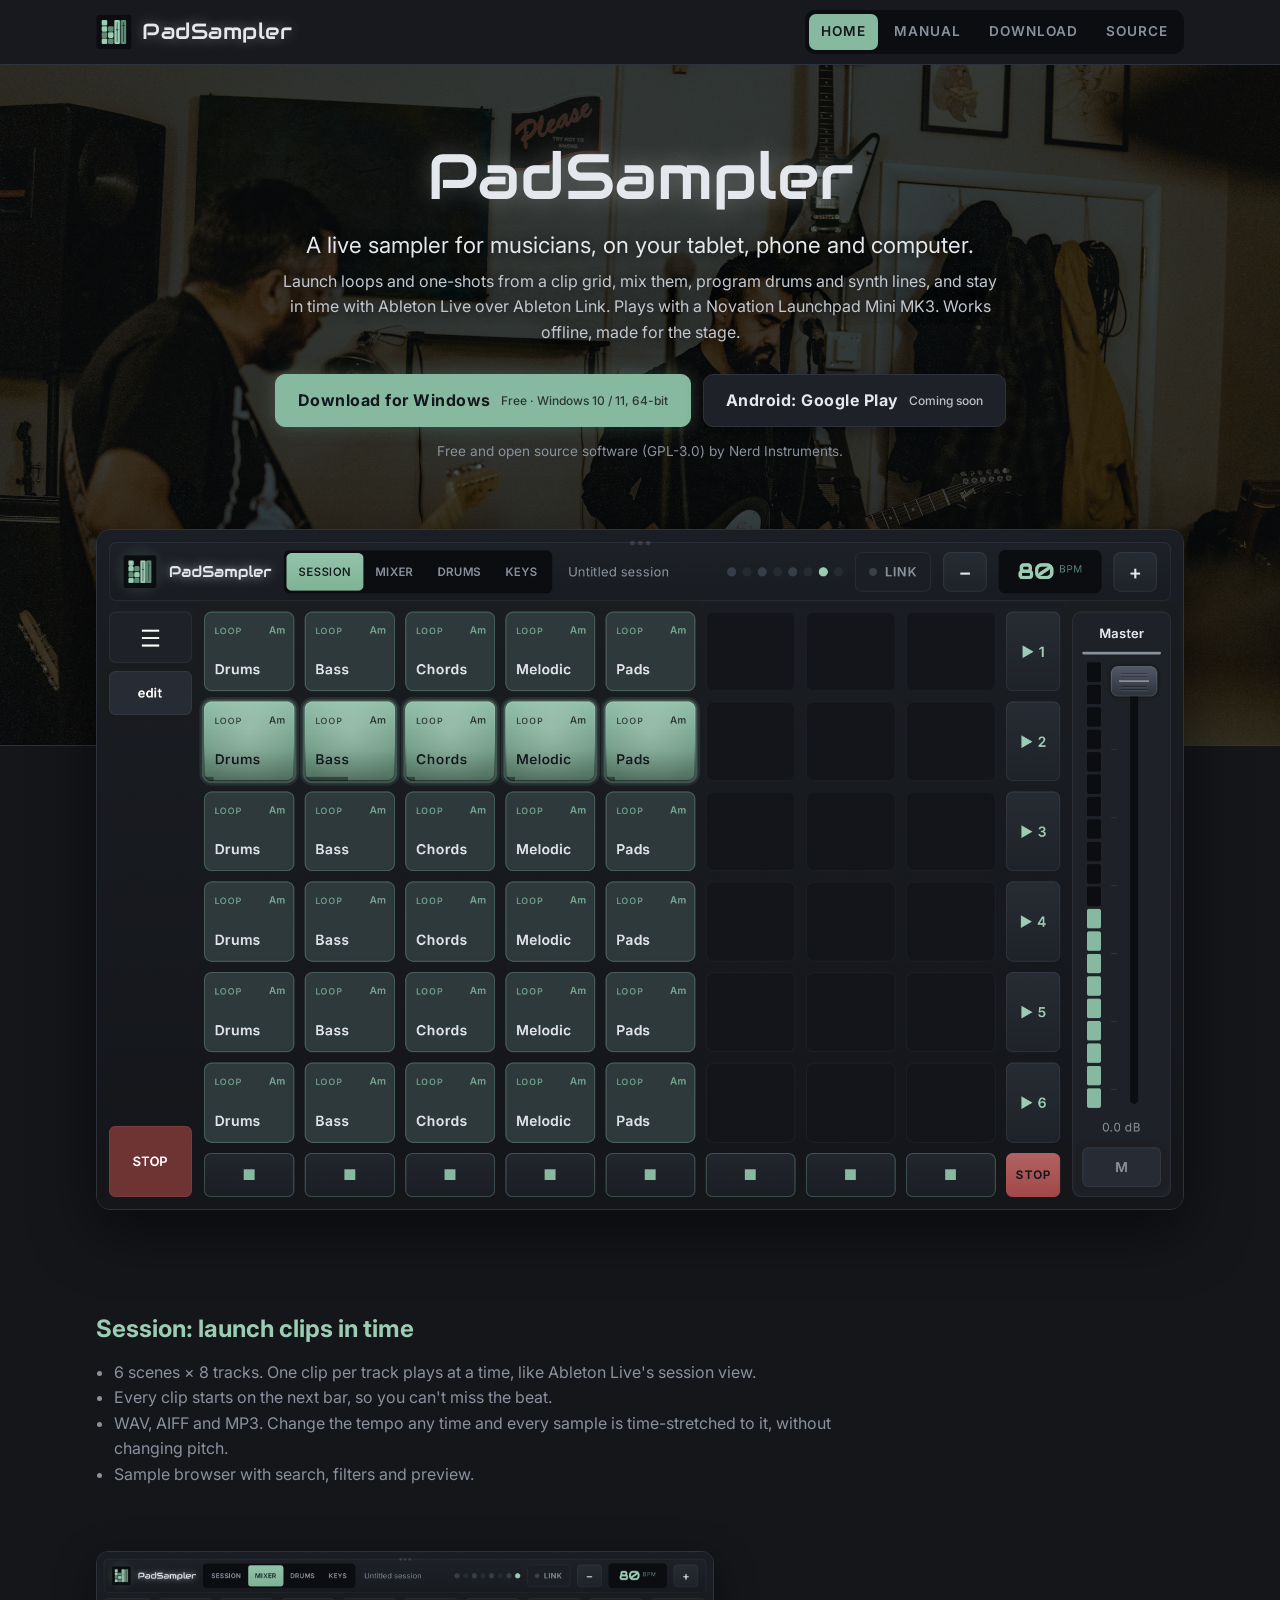
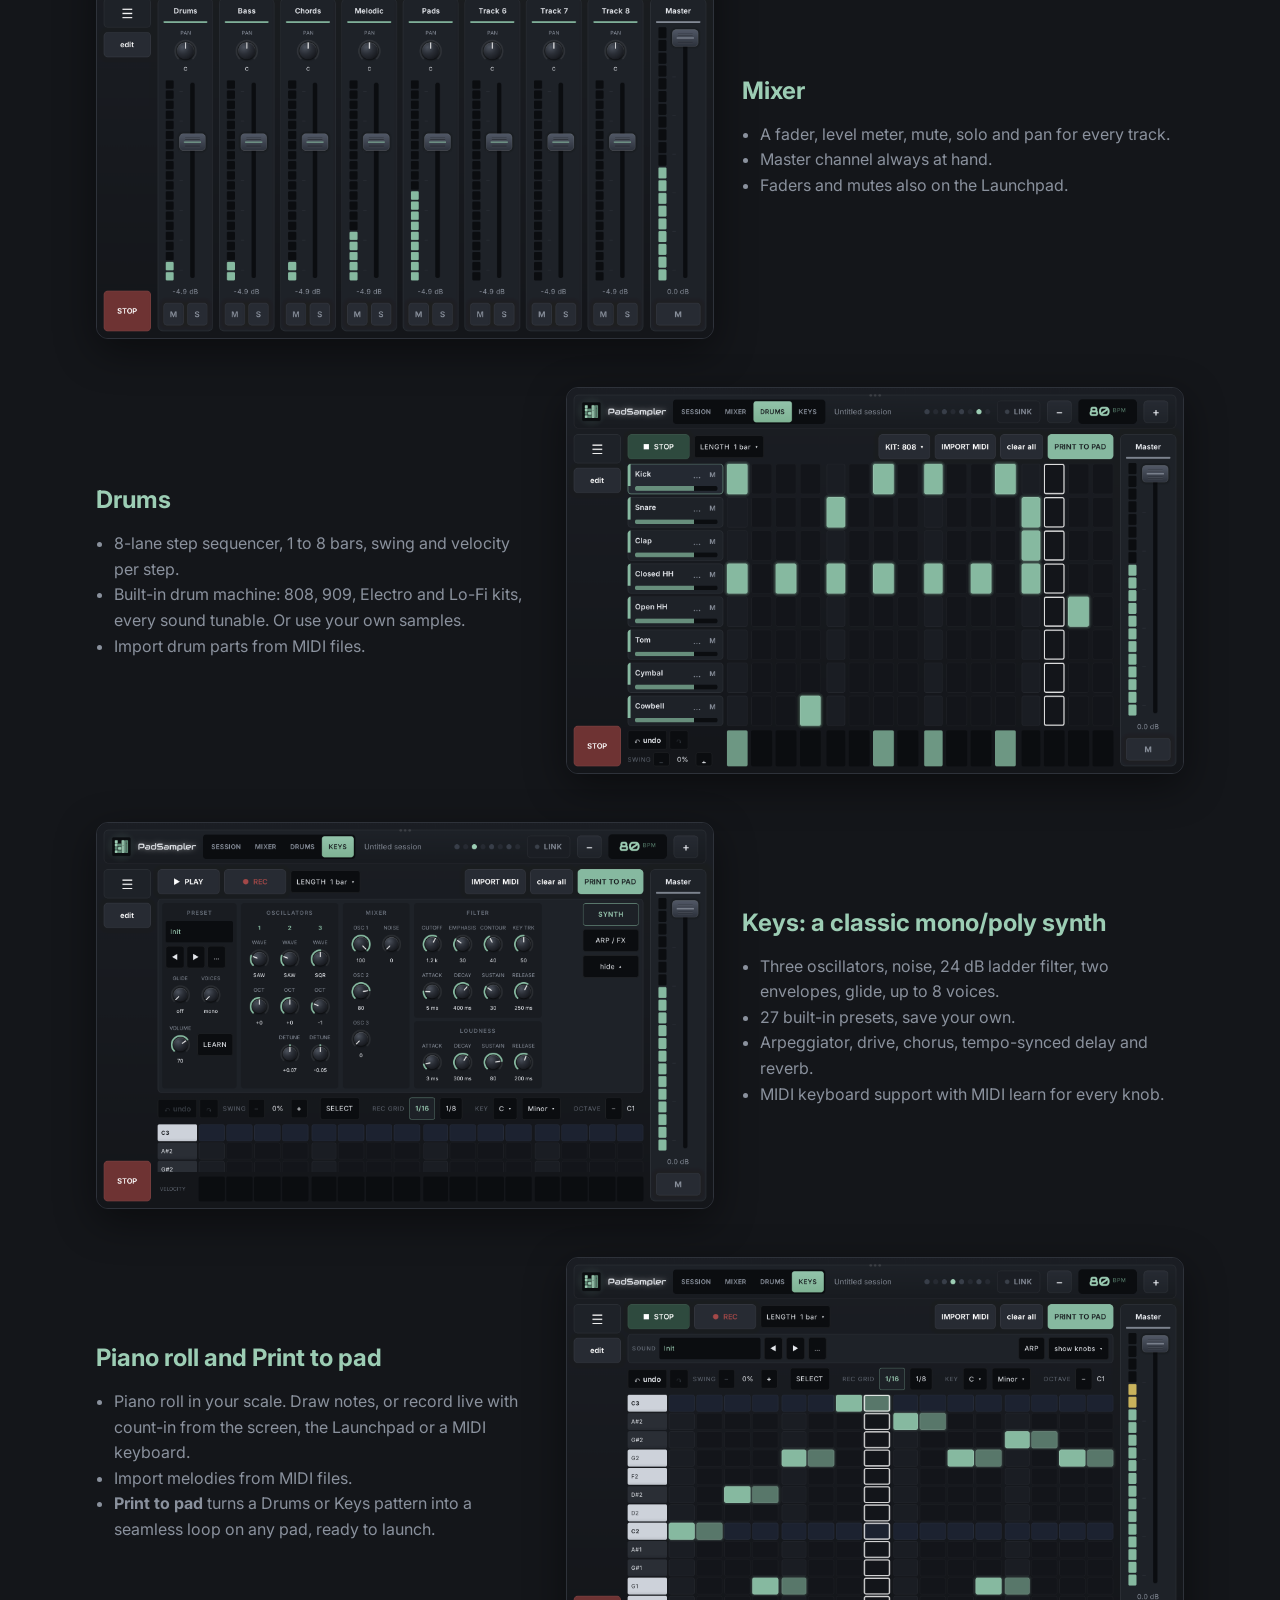
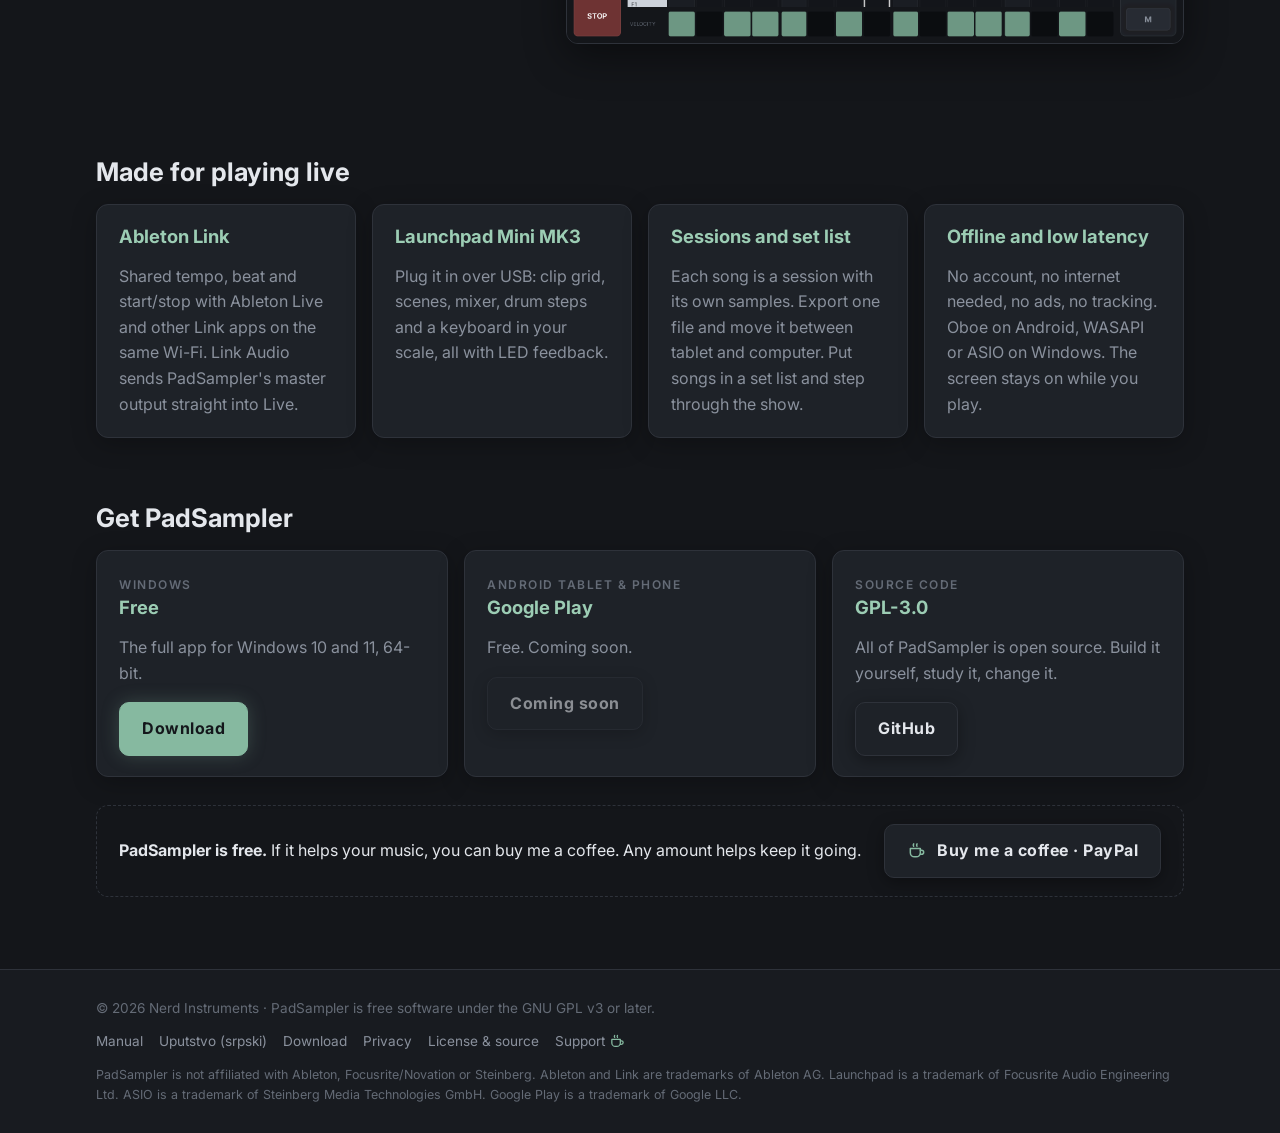
==== commit 4c2c9941: "Website: mint outline coffee icon instead of emoji Co-Authored-By: Claude Opus 5.5 <noreply@anthropi" ====
--- a/website/index.html
+++ b/website/index.html
@@ -163,7 +163,7 @@
       </div>
       <div class="support" id="support">
         <p><b>PadSampler is free.</b> If it helps your music, you can buy me a coffee. Any amount helps keep it going.</p>
-        <a class="btn" href="https://www.paypal.com/cgi-bin/webscr?cmd=_xclick&amp;business=rasxxb%40gmail.com&amp;item_name=Coffee+for+PadSampler+development&amp;currency_code=USD">☕ Buy me a coffee · PayPal</a>
+        <a class="btn" href="https://www.paypal.com/cgi-bin/webscr?cmd=_xclick&amp;business=rasxxb%40gmail.com&amp;item_name=Coffee+for+PadSampler+development&amp;currency_code=USD"><svg class="ico" viewBox="0 0 24 24" aria-hidden="true"><path d="M4 9h12v5a5 5 0 0 1-5 5H9a5 5 0 0 1-5-5z"/><path d="M16 11h1.5a2.5 2.5 0 0 1 0 5H16"/><path d="M8 3.5c-.7.9-.7 1.8 0 2.7M12 3.5c-.7.9-.7 1.8 0 2.7"/></svg>Buy me a coffee · PayPal</a>
       </div>
     </div>
   </section>
@@ -178,7 +178,7 @@
       <a href="download.html">Download</a>
       <a href="privacy.html">Privacy</a>
       <a href="license.html">License &amp; source</a>
-      <a href="https://www.paypal.com/cgi-bin/webscr?cmd=_xclick&amp;business=rasxxb%40gmail.com&amp;item_name=Coffee+for+PadSampler+development&amp;currency_code=USD">Support ☕</a>
+      <a href="https://www.paypal.com/cgi-bin/webscr?cmd=_xclick&amp;business=rasxxb%40gmail.com&amp;item_name=Coffee+for+PadSampler+development&amp;currency_code=USD">Support <svg class="ico" viewBox="0 0 24 24" aria-hidden="true"><path d="M4 9h12v5a5 5 0 0 1-5 5H9a5 5 0 0 1-5-5z"/><path d="M16 11h1.5a2.5 2.5 0 0 1 0 5H16"/><path d="M8 3.5c-.7.9-.7 1.8 0 2.7M12 3.5c-.7.9-.7 1.8 0 2.7"/></svg></a>
     </nav>
     <p class="tm">PadSampler is not affiliated with Ableton, Focusrite/Novation or Steinberg. Ableton and Link are trademarks of Ableton AG.
       Launchpad is a trademark of Focusrite Audio Engineering Ltd. ASIO is a trademark of Steinberg Media Technologies GmbH.
--- a/website/style.css
+++ b/website/style.css
@@ -195,3 +195,7 @@
   display: flex; align-items: center; justify-content: space-between; gap: 16px; flex-wrap: wrap;
 }
 .support p { margin: 0; flex: 1 1 280px; }
+.ico {
+  width: 1.25em; height: 1.25em; flex: none; vertical-align: -.25em;
+  fill: none; stroke: var(--accent); stroke-width: 1.8; stroke-linecap: round; stroke-linejoin: round;
+}
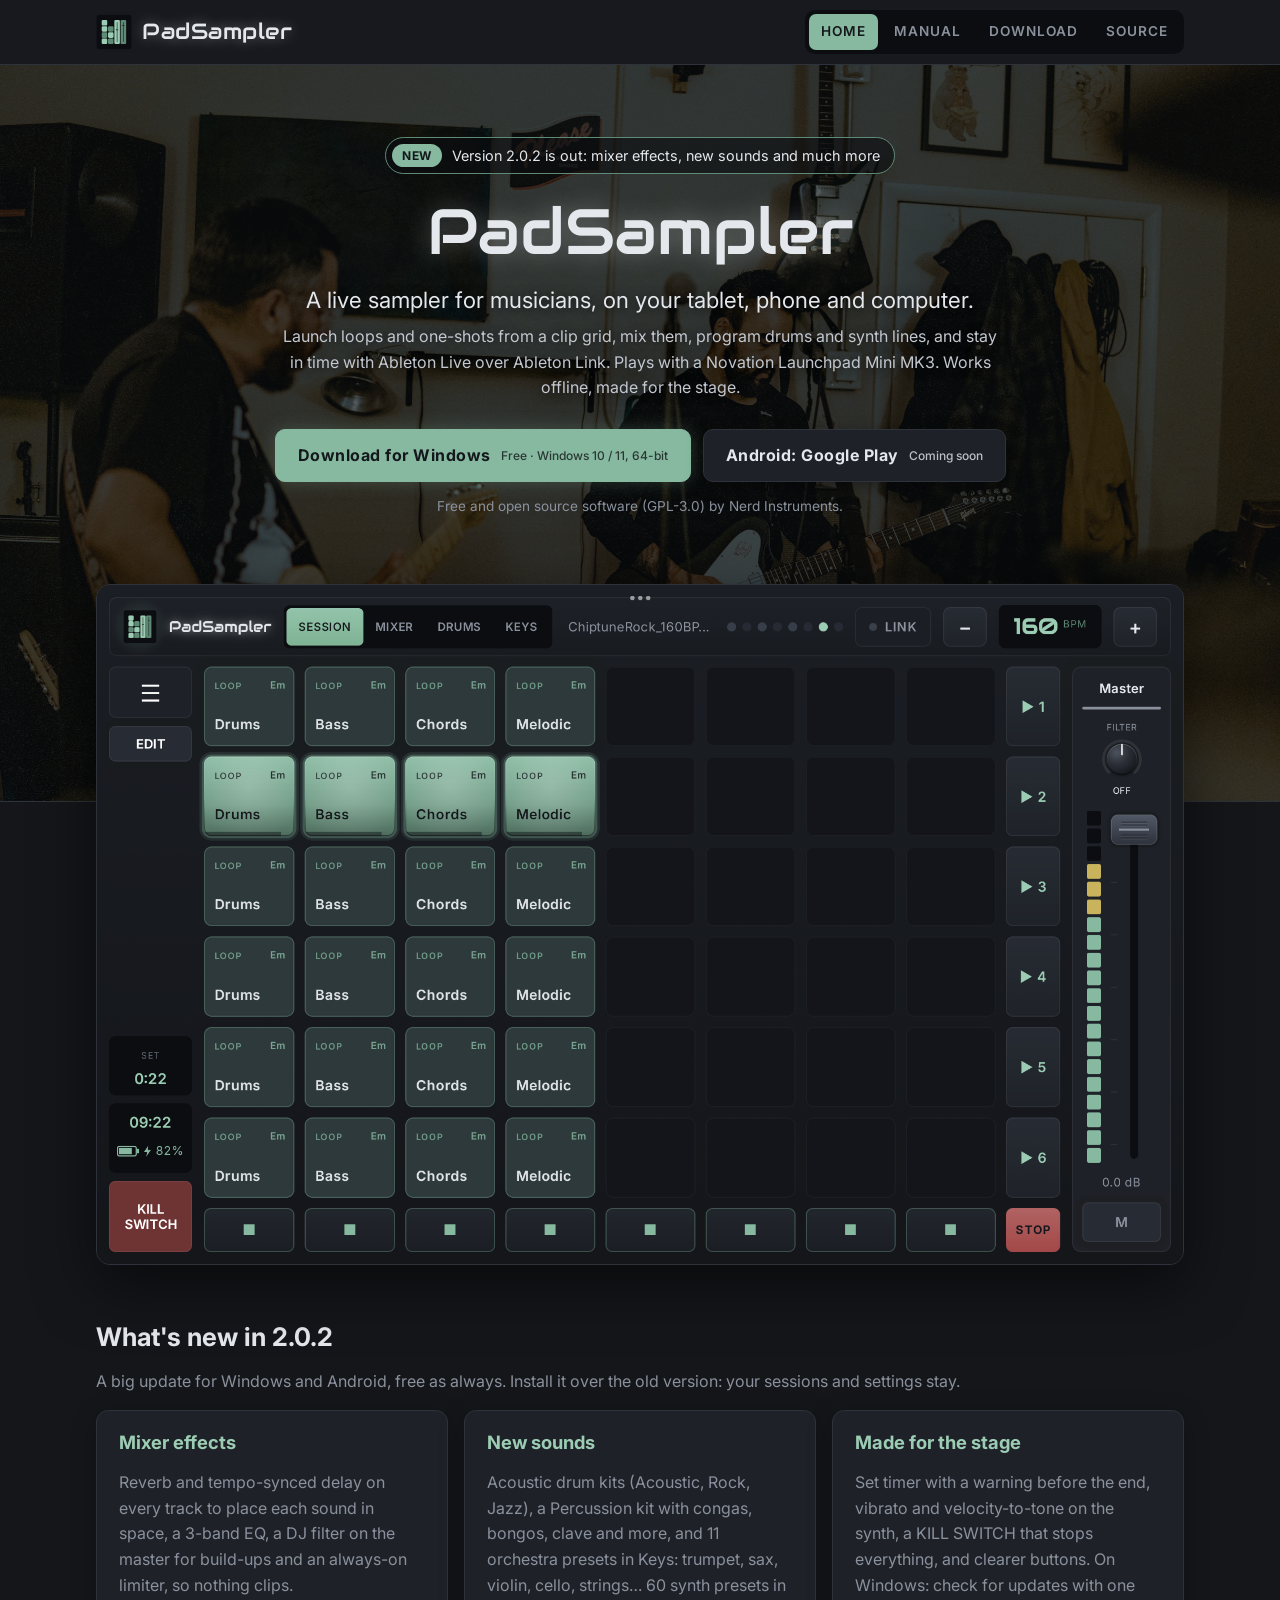
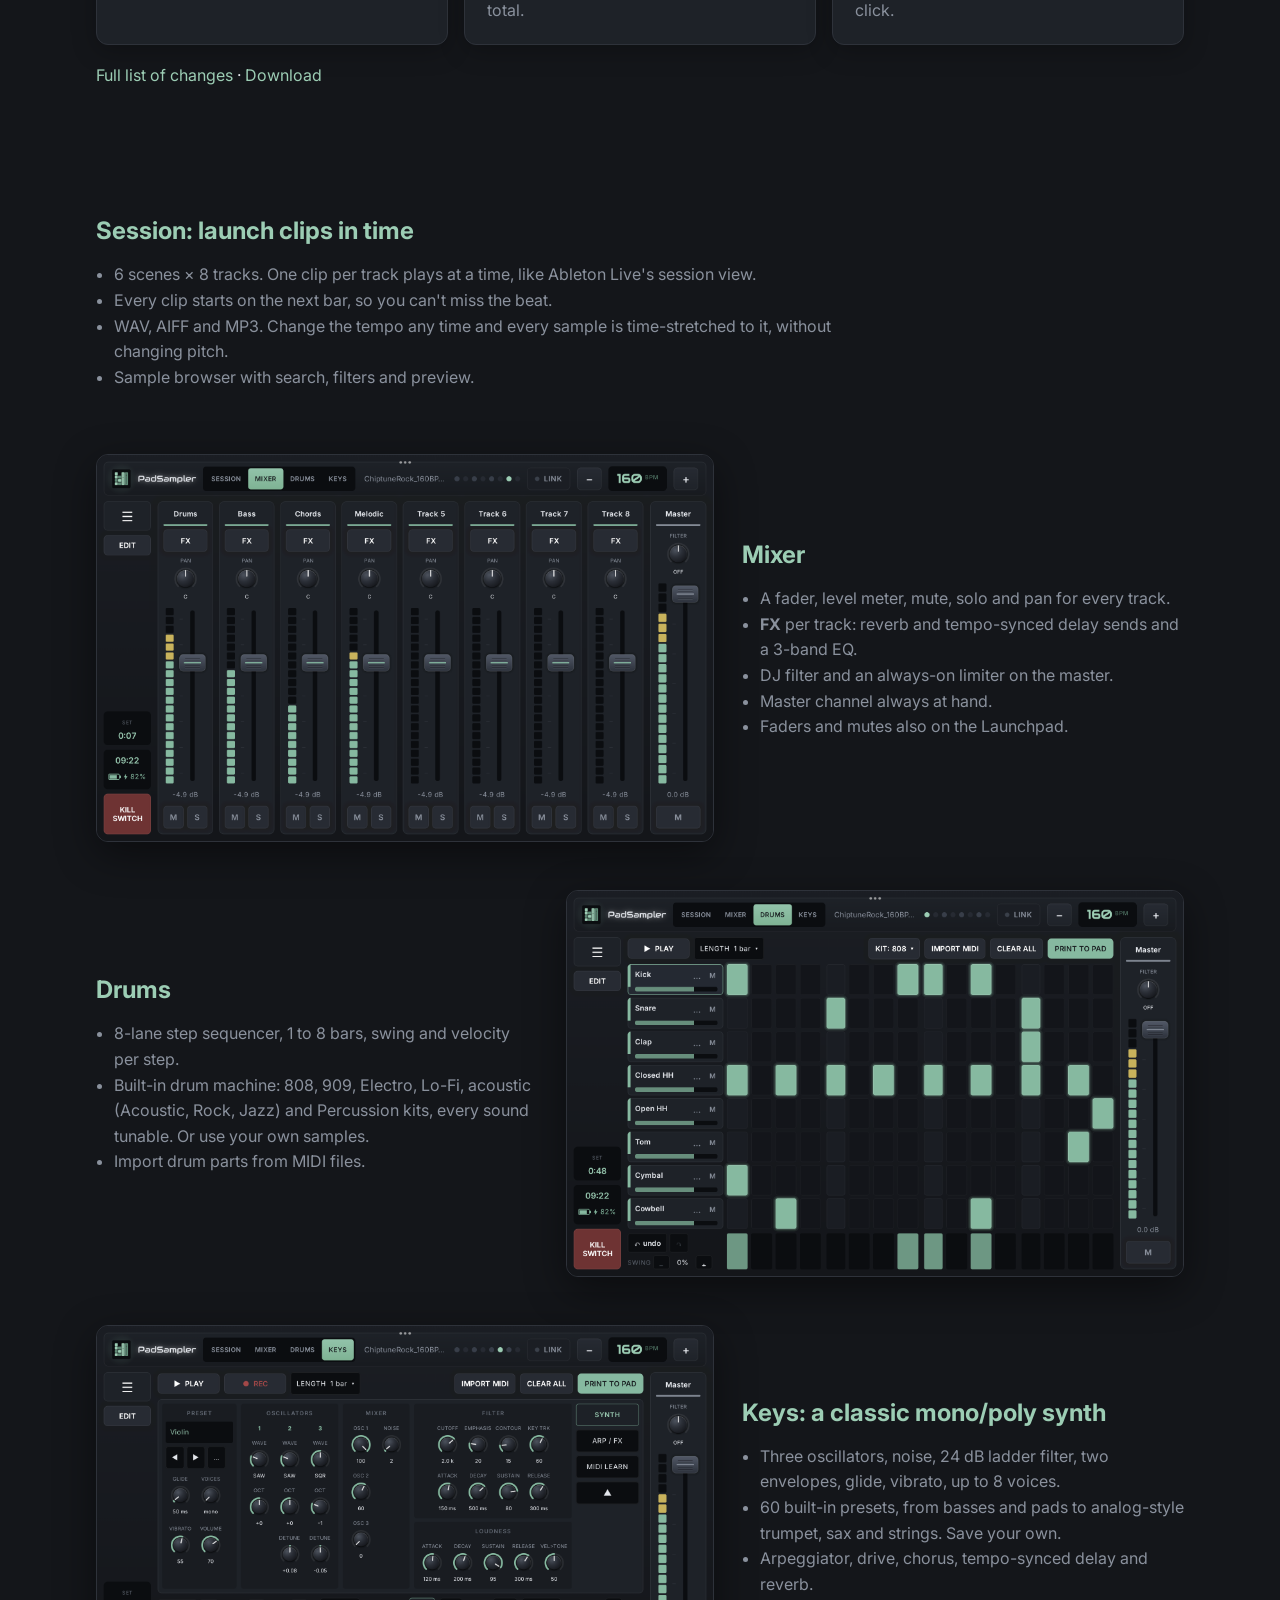
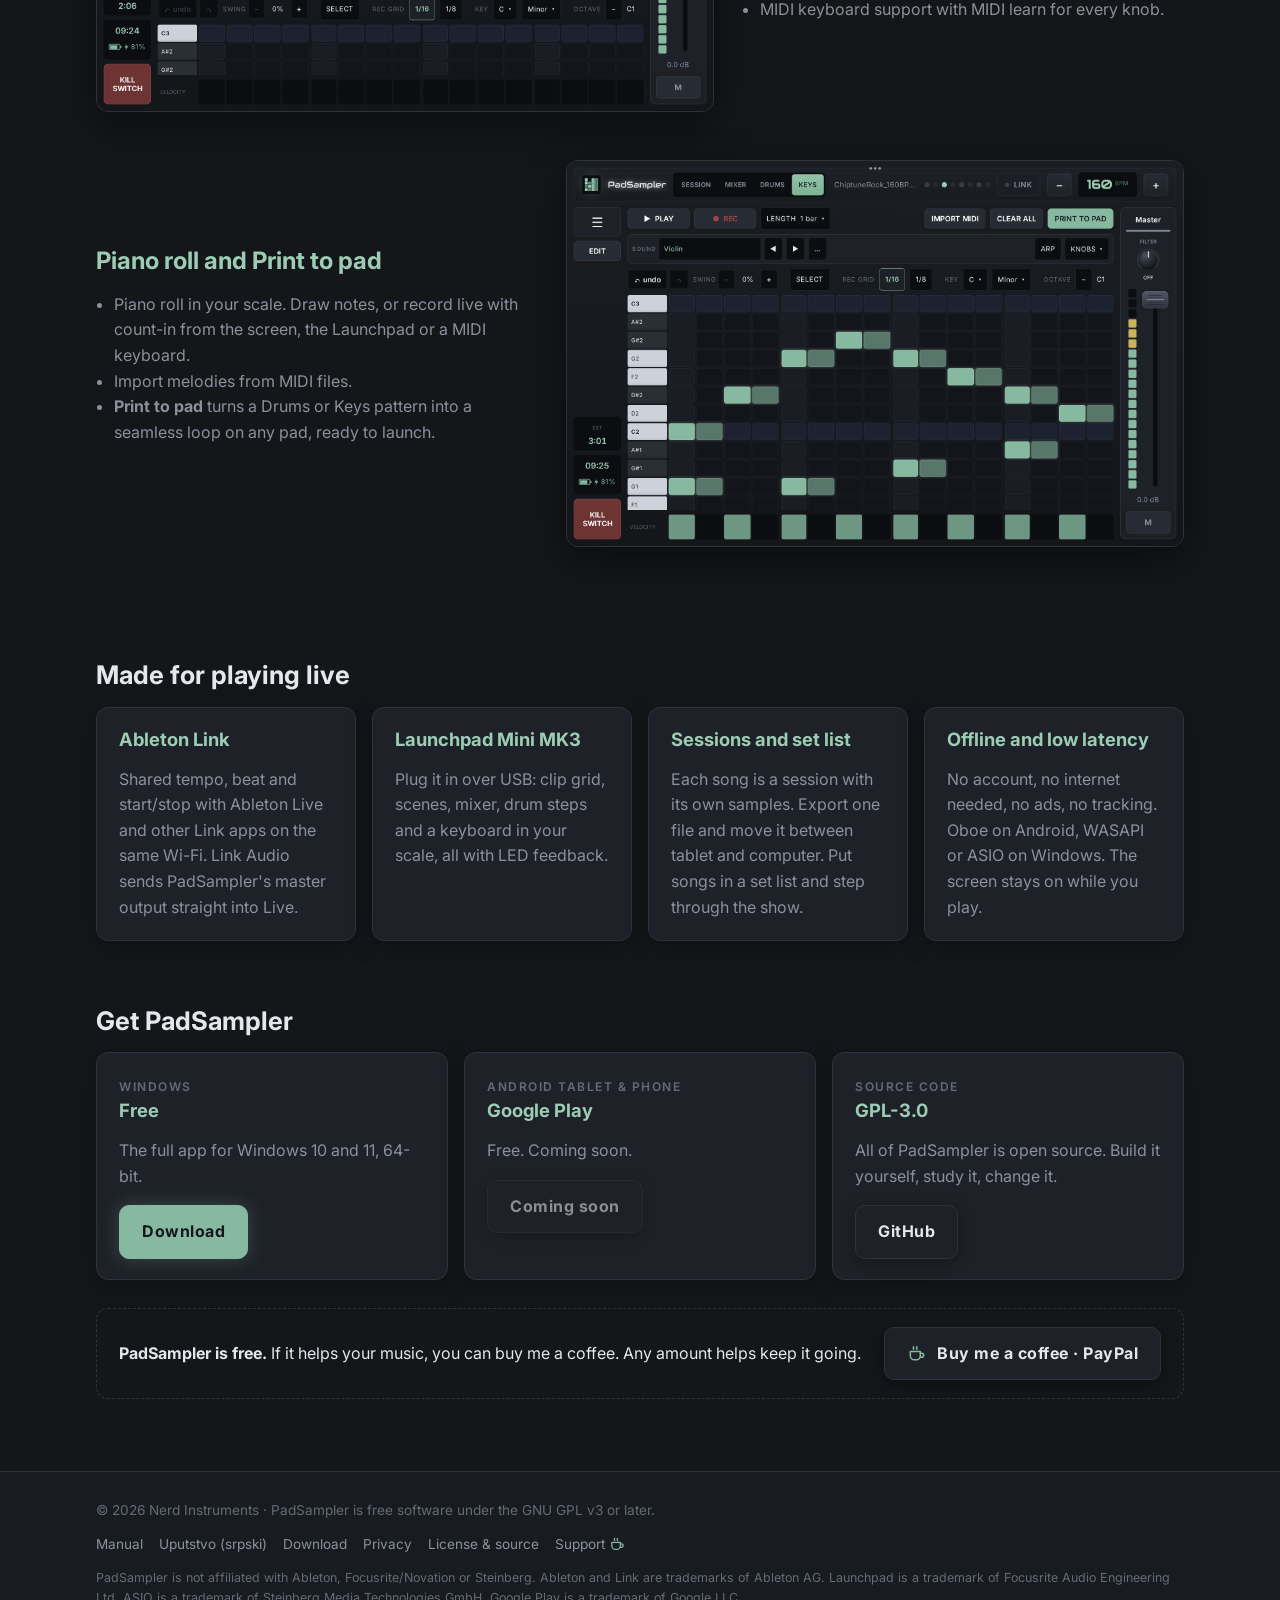
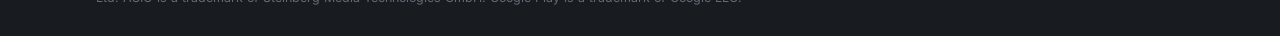
==== commit e554dec9: "Website: 2.0.2 announcement, What's new section, new screenshots - "NEW: Version 2.0.2 is out" banne" ====
--- a/website/index.html
+++ b/website/index.html
@@ -30,6 +30,7 @@
   <section class="hero">
     <div class="hero-photo">
     <div class="wrap">
+      <a class="news" href="#new"><span>New</span> Version 2.0.2 is out: mixer effects, new sounds and much more</a>
       <h1>PadSampler</h1>
       <p class="tagline">A live sampler for musicians, on your tablet, phone and computer.</p>
       <p class="sub">Launch loops and one-shots from a clip grid, mix them, program drums and synth lines, and stay in time
@@ -46,6 +47,33 @@
     </div>
   </section>
 
+  <section class="section" id="new">
+    <div class="wrap">
+      <div class="whatsnew">
+        <h2>What's new in 2.0.2</h2>
+        <p class="muted">A big update for Windows and Android, free as always. Install it over the old version: your sessions and settings stay.</p>
+        <div class="grid">
+          <div class="panel">
+            <h3>Mixer effects</h3>
+            <p class="muted">Reverb and tempo-synced delay on every track to place each sound in space, a 3-band EQ,
+              a DJ filter on the master for build-ups and an always-on limiter, so nothing clips.</p>
+          </div>
+          <div class="panel">
+            <h3>New sounds</h3>
+            <p class="muted">Acoustic drum kits (Acoustic, Rock, Jazz), a Percussion kit with congas, bongos, clave and more,
+              and 11 orchestra presets in Keys: trumpet, sax, violin, cello, strings… 60 synth presets in total.</p>
+          </div>
+          <div class="panel">
+            <h3>Made for the stage</h3>
+            <p class="muted">Set timer with a warning before the end, vibrato and velocity-to-tone on the synth,
+              a KILL SWITCH that stops everything, and clearer buttons. On Windows: check for updates with one click.</p>
+          </div>
+        </div>
+        <p class="more"><a href="https://github.com/rasxxb-hash/padsampler/releases/tag/v2.0.2">Full list of changes</a> · <a href="download.html">Download</a></p>
+      </div>
+    </div>
+  </section>
+
   <section class="section">
     <div class="wrap">
       <div class="feature solo">
@@ -65,6 +93,8 @@
           <h3>Mixer</h3>
           <ul>
             <li>A fader, level meter, mute, solo and pan for every track.</li>
+            <li><b>FX</b> per track: reverb and tempo-synced delay sends and a 3-band EQ.</li>
+            <li>DJ filter and an always-on limiter on the master.</li>
             <li>Master channel always at hand.</li>
             <li>Faders and mutes also on the Launchpad.</li>
           </ul>
@@ -77,7 +107,7 @@
           <h3>Drums</h3>
           <ul>
             <li>8-lane step sequencer, 1 to 8 bars, swing and velocity per step.</li>
-            <li>Built-in drum machine: 808, 909, Electro and Lo-Fi kits, every sound tunable. Or use your own samples.</li>
+            <li>Built-in drum machine: 808, 909, Electro, Lo-Fi, acoustic (Acoustic, Rock, Jazz) and Percussion kits, every sound tunable. Or use your own samples.</li>
             <li>Import drum parts from MIDI files.</li>
           </ul>
         </div>
@@ -88,8 +118,8 @@
         <div class="text">
           <h3>Keys: a classic mono/poly synth</h3>
           <ul>
-            <li>Three oscillators, noise, 24 dB ladder filter, two envelopes, glide, up to 8 voices.</li>
-            <li>27 built-in presets, save your own.</li>
+            <li>Three oscillators, noise, 24 dB ladder filter, two envelopes, glide, vibrato, up to 8 voices.</li>
+            <li>60 built-in presets, from basses and pads to analog-style trumpet, sax and strings. Save your own.</li>
             <li>Arpeggiator, drive, chorus, tempo-synced delay and reverb.</li>
             <li>MIDI keyboard support with MIDI learn for every knob.</li>
           </ul>
@@ -163,7 +193,7 @@
       </div>
       <div class="support" id="support">
         <p><b>PadSampler is free.</b> If it helps your music, you can buy me a coffee. Any amount helps keep it going.</p>
-        <a class="btn" href="https://www.paypal.com/cgi-bin/webscr?cmd=_xclick&amp;business=rasxxb%40gmail.com&amp;item_name=Coffee+for+PadSampler+development&amp;currency_code=USD"><svg class="ico" viewBox="0 0 24 24" aria-hidden="true"><path d="M4 9h12v5a5 5 0 0 1-5 5H9a5 5 0 0 1-5-5z"/><path d="M16 11h1.5a2.5 2.5 0 0 1 0 5H16"/><path d="M8 3.5c-.7.9-.7 1.8 0 2.7M12 3.5c-.7.9-.7 1.8 0 2.7"/></svg>Buy me a coffee · PayPal</a>
+        <a class="btn" href="https://paypal.me/padsampler"><svg class="ico" viewBox="0 0 24 24" aria-hidden="true"><path d="M4 9h12v5a5 5 0 0 1-5 5H9a5 5 0 0 1-5-5z"/><path d="M16 11h1.5a2.5 2.5 0 0 1 0 5H16"/><path d="M8 3.5c-.7.9-.7 1.8 0 2.7M12 3.5c-.7.9-.7 1.8 0 2.7"/></svg>Buy me a coffee · PayPal</a>
       </div>
     </div>
   </section>
@@ -178,7 +208,7 @@
       <a href="download.html">Download</a>
       <a href="privacy.html">Privacy</a>
       <a href="license.html">License &amp; source</a>
-      <a href="https://www.paypal.com/cgi-bin/webscr?cmd=_xclick&amp;business=rasxxb%40gmail.com&amp;item_name=Coffee+for+PadSampler+development&amp;currency_code=USD">Support <svg class="ico" viewBox="0 0 24 24" aria-hidden="true"><path d="M4 9h12v5a5 5 0 0 1-5 5H9a5 5 0 0 1-5-5z"/><path d="M16 11h1.5a2.5 2.5 0 0 1 0 5H16"/><path d="M8 3.5c-.7.9-.7 1.8 0 2.7M12 3.5c-.7.9-.7 1.8 0 2.7"/></svg></a>
+      <a href="https://paypal.me/padsampler">Support <svg class="ico" viewBox="0 0 24 24" aria-hidden="true"><path d="M4 9h12v5a5 5 0 0 1-5 5H9a5 5 0 0 1-5-5z"/><path d="M16 11h1.5a2.5 2.5 0 0 1 0 5H16"/><path d="M8 3.5c-.7.9-.7 1.8 0 2.7M12 3.5c-.7.9-.7 1.8 0 2.7"/></svg></a>
     </nav>
     <p class="tm">PadSampler is not affiliated with Ableton, Focusrite/Novation or Steinberg. Ableton and Link are trademarks of Ableton AG.
       Launchpad is a trademark of Focusrite Audio Engineering Ltd. ASIO is a trademark of Steinberg Media Technologies GmbH.
--- a/website/style.css
+++ b/website/style.css
@@ -199,3 +199,18 @@
   width: 1.25em; height: 1.25em; flex: none; vertical-align: -.25em;
   fill: none; stroke: var(--accent); stroke-width: 1.8; stroke-linecap: round; stroke-linejoin: round;
 }
+
+/* 2.0.2: obavještenje o novoj verziji (vrh početne) i "What's new" */
+.news {
+  display: inline-flex; align-items: center; gap: 10px; max-width: 100%;
+  margin: 0 auto 18px; padding: 6px 14px 6px 6px;
+  border: 1px solid var(--accent-dim); border-radius: 999px; background: rgba(11, 13, 16, .6);
+  color: var(--text); font-size: .9rem; text-align: left;
+}
+.news:hover { text-decoration: none; border-color: var(--accent); }
+.news span {
+  flex: none; padding: 2px 10px; border-radius: 999px; background: var(--accent); color: var(--ink);
+  font-weight: 700; font-size: .75rem; letter-spacing: .06em; text-transform: uppercase;
+}
+.whatsnew h2 { margin-top: 0; }
+.whatsnew .more { margin-top: 18px; }
